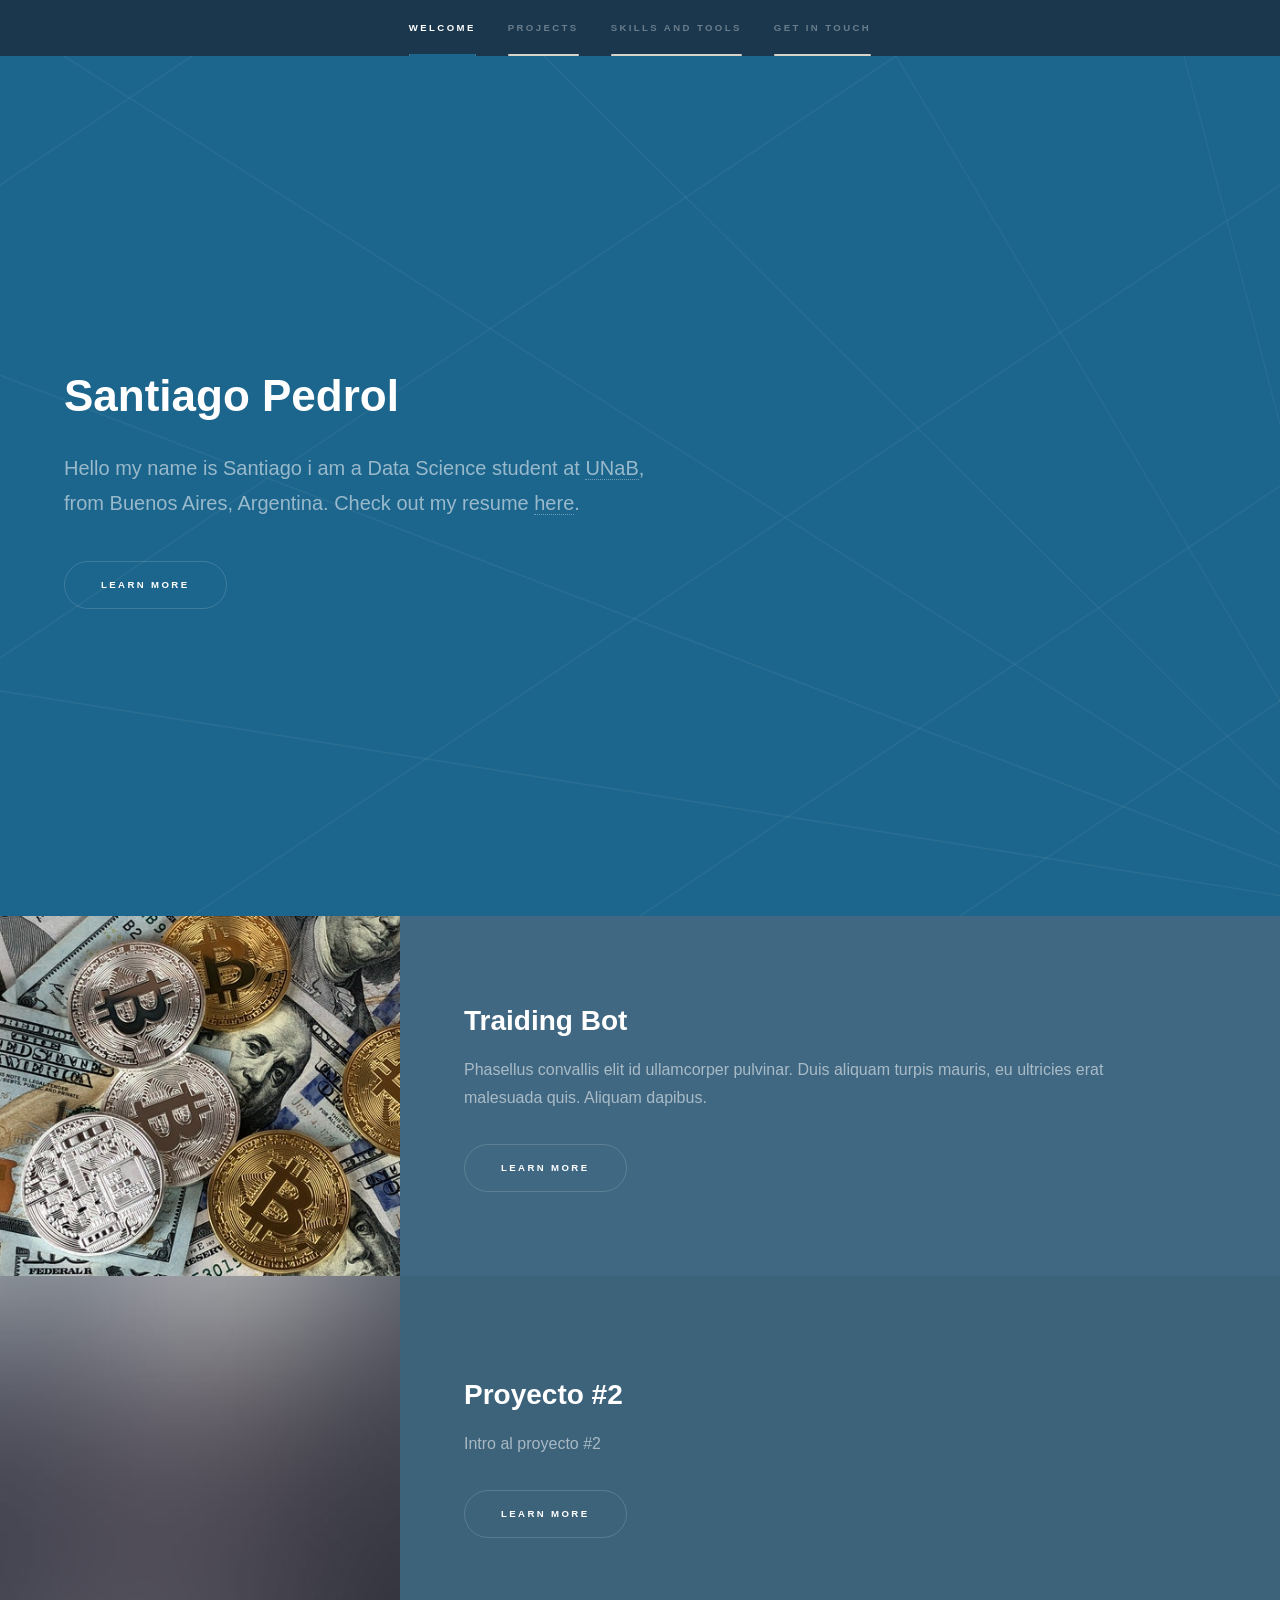
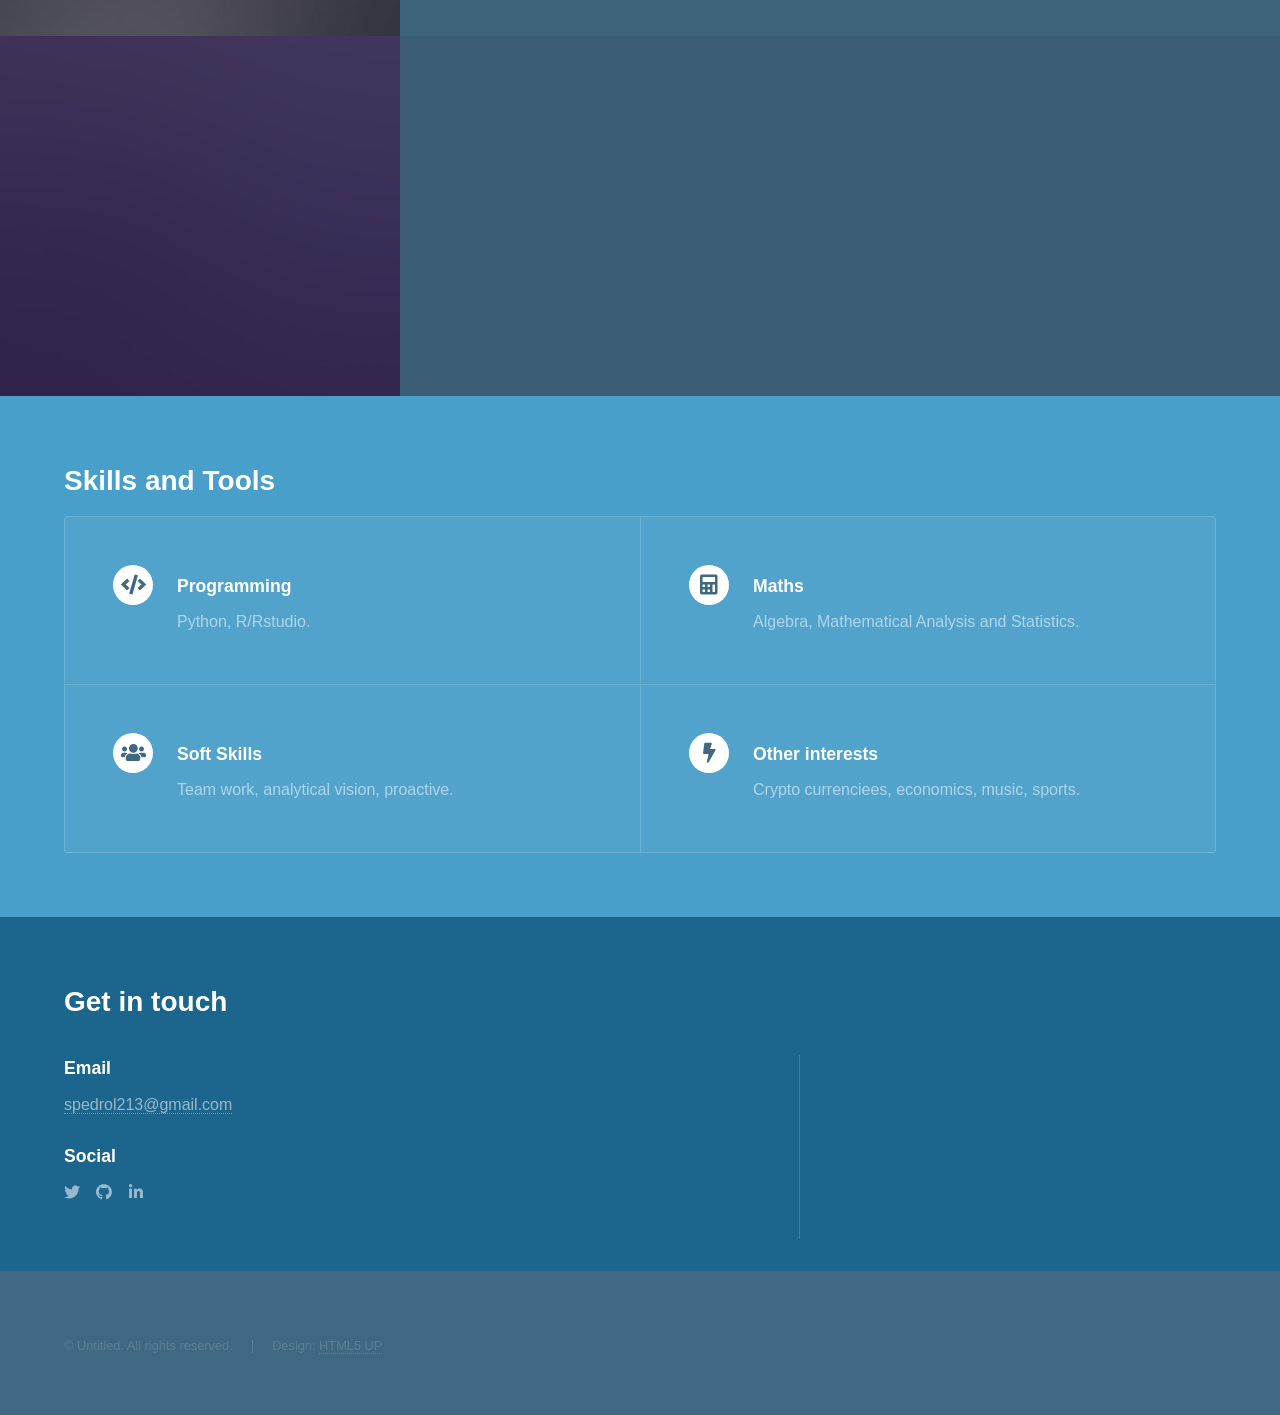
==== Pagina web SP/index.html @ 0ed6e747 "Add files via upload" ====
<!DOCTYPE HTML>
<!--
	Hyperspace by HTML5 UP
	html5up.net | @ajlkn
	Free for personal and commercial use under the CCA 3.0 license (html5up.net/license)
-->
<html>
	<head>
		<title>My Portfolio | Santiago Pedrol</title>
		<meta charset="utf-8" />
		<meta name="viewport" content="width=device-width, initial-scale=1, user-scalable=no" />
		<link rel="stylesheet" href="assets/css/main.css" />
		<noscript><link rel="stylesheet" href="assets/css/noscript.css" /></noscript>
	</head>
	<body class="is-preload">

		<!-- Sidebar -->
			<section id="sidebar">
				<div class="inner">
					<nav>
						<ul>
							<li><a href="#intro">Welcome</a></li>
							<li><a href="#one">Projects</a></li>
							<li><a href="#two">Skills and Tools </a></li>
							<li><a href="#three">Get in touch</a></li>
						</ul>
					</nav>
				</div>
			</section>

		<!-- Wrapper -->
			<div id="wrapper">

				<!-- Intro -->
					<section id="intro" class="wrapper style1 fullscreen fade-up">
						<div class="inner">
							<h1>Santiago Pedrol</h1>
							<p>Hello my name is Santiago i am a Data Science student at <a href="https://www.unab.edu.ar/lic-ciencia-datos.html" target="_blank">UNaB</a>,<br />
							from Buenos Aires, Argentina. Check out my resume <a href="https://drive.google.com/file/d/1tn8w7vNBi33EffhZ4bk1abUT2UnMUzFk/view?usp=sharing" target="_blank">here</a>.</p>
							<ul class="actions">
								<li><a href="#one" class="button scrolly">Learn more</a></li>
							</ul>
						</div>
					</section>

				<!-- One -->
					<section id="one" class="wrapper style2 spotlights">
						<section>
							<a href="#" class="image"><img src="images/pic010.jpg" alt="" data-position="center center" /></a>
							<div class="content">
								<div class="inner">
									<h2>Traiding Bot</h2>
									<p>Phasellus convallis elit id ullamcorper pulvinar. Duis aliquam turpis mauris, eu ultricies erat malesuada quis. Aliquam dapibus.</p>
									<ul class="actions">
										<li><a href="generic.html" class="button">Learn more</a></li>
									</ul>
								</div>
							</div>
						</section>
						<section>
							<a href="#" class="image"><img src="images/pic02.jpg" alt="" data-position="top center" /></a>
							<div class="content">
								<div class="inner">
									<h2>Proyecto #2</h2>
									<p>Intro al proyecto #2</p>
									<ul class="actions">
										<li><a href="generic.html" class="button">Learn more</a></li>
									</ul>
								</div>
							</div>
						</section>
						<section>
							<a href="#" class="image"><img src="images/pic03.jpg" alt="" data-position="25% 25%" /></a>
							<div class="content">
								<div class="inner">
									<h2>Proyecto #3</h2>
									<p>Intro al proyecto #3</p>
									<ul class="actions">
										<li><a href="generic.html" class="button">Learn more</a></li>
									</ul>
								</div>
							</div>
						</section>
					</section>

				<!-- Two -->
					<section id="two" class="wrapper style3 fade-up">
						<div class="inner">
							<h2>Skills and Tools</h2>
							<!--<p>Phasellus convallis elit id ullamcorper pulvinar. Duis aliquam turpis mauris, eu ultricies erat malesuada quis. Aliquam dapibus, lacus eget hendrerit bibendum, urna est aliquam sem, sit amet imperdiet est velit quis lorem.</p>-->
							<div class="features">
								<section>
									<span class="icon solid major fa-code"></span>
									<h3>Programming</h3>
									<p>Python, R/Rstudio.</p>
								</section>
								<section>
									<span class="icon solid major fa-calculator"></span>
									<h3>Maths</h3>
									<p>Algebra, Mathematical Analysis and Statistics.</p>
								</section>
								<section>
									<span class="icon solid major fa-users"></span>
									<h3>Soft Skills</h3>
									<p>Team work, analytical vision, proactive.</p>
								</section>
								<!--<section>
									<span class="icon solid major fa-desktop"></span>
									<h3>Veroeros quis lorem</h3>
									<p>Phasellus convallis elit id ullam corper amet et pulvinar. Duis aliquam turpis mauris, sed ultricies erat dapibus.</p>
								</section>
								<section>
									<span class="icon solid major fa-link"></span>
									<h3>Urna quis bibendum</h3>
									<p>Phasellus convallis elit id ullam corper amet et pulvinar. Duis aliquam turpis mauris, sed ultricies erat dapibus.</p>
								</section>-->
								<section>
									<span class="icon solid major fa-bolt"></span>
									<h3>Other interests</h3>
									<p>Crypto currenciees, economics, music, sports.</p>
								</section>
							</div>
							<!--<ul class="actions">
								<li><a href="generic.html" class="button">Learn more</a></li>
							</ul>-->
						</div>
					</section>

				<!-- Three -->
					<section id="three" class="wrapper style1 fade-up">
						<div class="inner">
							<h2>Get in touch</h2>
							<p></p>
							<div class="split style1">
								<!--<section>
									<form method="post" action="#">
										<div class="fields">
											<div class="field half">
												<label for="name">Name</label>
												<input type="text" name="name" id="name" />
											</div>
											<div class="field half">
												<label for="email">Email</label>
												<input type="text" name="email" id="email" />
											</div>
											<div class="field">
												<label for="message">Message</label>
												<textarea name="message" id="message" rows="5"></textarea>
											</div>
										</div>
										<ul class="actions">
											<li><a href="" class="button submit">Send Message</a></li>
										</ul>
									</form>
								</section>-->
								<section>
									<ul class="contact">
									    <li>
											<h3>Email</h3>
											<a href="mailto:spedrol213@gmail.com">spedrol213@gmail.com</a>
										</li>
										<li>
											<h3>Social</h3>
											<ul class="icons">
												<li><a href="https://twitter.com/PedrolSanti"target="_blank" class="icon brands fa-twitter"><span class="label">Twitter</span></a></li>
												<!--<li><a href="#" class="icon brands fa-discord"><span class="label">Facebook</span></a></li>-->
												<li><a href="https://github.com/SantiagoPedrol"target="_blank" class="icon brands fa-github"><span class="label">GitHub</span></a></li>
												<!--<li><a href="#" class="icon brands fa-instagram"><span class="label">Instagram</span></a></li>-->
												<li><a href="#" class="icon brands fa-linkedin-in"><span class="label">LinkedIn</span></a></li>
											</ul>
										</li>
									</ul>
								</section>
							</div>
						</div>
					</section>

			</div>

		<!-- Footer -->
			<footer id="footer" class="wrapper style1-alt">
				<div class="inner">
					<ul class="menu">
						<li>&copy; Untitled. All rights reserved.</li><li>Design: <a href="http://html5up.net">HTML5 UP</a></li>
					</ul>
				</div>
			</footer>

		<!-- Scripts -->
			<script src="assets/js/jquery.min.js"></script>
			<script src="assets/js/jquery.scrollex.min.js"></script>
			<script src="assets/js/jquery.scrolly.min.js"></script>
			<script src="assets/js/browser.min.js"></script>
			<script src="assets/js/breakpoints.min.js"></script>
			<script src="assets/js/util.js"></script>
			<script src="assets/js/main.js"></script>

	</body>
</html>
---- Pagina web SP/assets/css/main.css ----
@import url(fontawesome-all.min.css);

/*
	Hyperspace by HTML5 UP
	html5up.net | @ajlkn
	Free for personal and commercial use under the CCA 3.0 license (html5up.net/license)
*/

html, body, div, span, applet, object,
iframe, h1, h2, h3, h4, h5, h6, p, blockquote,
pre, a, abbr, acronym, address, big, cite,
code, del, dfn, em, img, ins, kbd, q, s, samp,
small, strike, strong, sub, sup, tt, var, b,
u, i, center, dl, dt, dd, ol, ul, li, fieldset,
form, label, legend, table, caption, tbody,
tfoot, thead, tr, th, td, article, aside,
canvas, details, embed, figure, figcaption,
footer, header, hgroup, menu, nav, output, ruby,
section, summary, time, mark, audio, video {
	margin: 0;
	padding: 0;
	border: 0;
	font-size: 100%;
	font: inherit;
	vertical-align: baseline;}

article, aside, details, figcaption, figure,
footer, header, hgroup, menu, nav, section {
	display: block;}

body {
	line-height: 1;
}

ol, ul {
	list-style: none;
}

blockquote, q {
	quotes: none;
}

	blockquote:before, blockquote:after, q:before, q:after {
		content: '';
		content: none;
	}

table {
	border-collapse: collapse;
	border-spacing: 0;
}

body {
	-webkit-text-size-adjust: none;
}

mark {
	background-color: transparent;
	color: inherit;
}

input::-moz-focus-inner {
	border: 0;
	padding: 0;
}

input, select, textarea {
	-moz-appearance: none;
	-webkit-appearance: none;
	-ms-appearance: none;
	appearance: none;
}

/* Basic */

	@-ms-viewport {
		width: device-width;
	}

	body {
		-ms-overflow-style: scrollbar;
	}

	@media screen and (max-width: 480px) {

		html, body {
			min-width: 320px;
		}

	}

	html {
		box-sizing: border-box;
	}

	*, *:before, *:after {
		box-sizing: inherit;
	}

	body {
		background:  #1C658C;
	}

		body.is-preload *, body.is-preload *:before, body.is-preload *:after {
			-moz-animation: none !important;
			-webkit-animation: none !important;
			-ms-animation: none !important;
			animation: none !important;
			-moz-transition: none !important;
			-webkit-transition: none !important;
			-ms-transition: none !important;
			transition: none !important;
		}

/* Type */

	body, input, select, textarea {
		color: rgba(255, 255, 255, 0.55);
		font-family: Arial, Helvetica, sans-serif;
		font-size: 16.5pt;
		font-weight: normal;
		line-height: 1.75;
	}

		@media screen and (max-width: 1680px) {

			body, input, select, textarea {
				font-size: 13pt;
			}

		}

		@media screen and (max-width: 1280px) {

			body, input, select, textarea {
				font-size: 12pt;
			}

		}

		@media screen and (max-width: 360px) {

			body, input, select, textarea {
				font-size: 11pt;
			}

		}

	a {
		-moz-transition: color 0.2s ease, border-bottom-color 0.2s ease;
		-webkit-transition: color 0.2s ease, border-bottom-color 0.2s ease;
		-ms-transition: color 0.2s ease, border-bottom-color 0.2s ease;
		transition: color 0.2s ease, border-bottom-color 0.2s ease;
		border-bottom: dotted 1px rgba(255, 255, 255, 0.35);
		color: inherit;
		text-decoration: none;
	}

		a:hover {
			border-bottom-color: transparent;
			color: #ffffff;
		}

	strong, b {
		color: #ffffff;
		font-weight: bold;
	}

	em, i {
		font-style: italic;
	}

	p {
		margin: 0 0 2em 0;
	}

	h1, h2, h3, h4, h5, h6 {
		color: #ffffff;
		font-weight: bold;
		line-height: 1.5;
		margin: 0 0 0.5em 0;
	}

		h1 a, h2 a, h3 a, h4 a, h5 a, h6 a {
			color: inherit;
			text-decoration: none;
		}

	h1 {
		font-size: 2.75em;
	}

		h1.major {
			margin: 0 0 1.3em 0;
			position: relative;
			padding-bottom: 0.35em;
		}

			h1.major:after {
				background-image: -moz-linear-gradient(to right, #5e42a6, #b74e91);
				background-image: -webkit-linear-gradient(to right, #5e42a6, #b74e91);
				background-image: -ms-linear-gradient(to right, #5e42a6, #b74e91);
				background-image: linear-gradient(to right, #5e42a6, #b74e91);
				-moz-transition: max-width 0.2s ease;
				-webkit-transition: max-width 0.2s ease;
				-ms-transition: max-width 0.2s ease;
				transition: max-width 0.2s ease;
				border-radius: 0.2em;
				bottom: 0;
				content: '';
				height: 0.05em;
				position: absolute;
				right: 0;
				width: 100%;
			}

	h2 {
		font-size: 1.75em;
	}

	h3 {
		font-size: 1.1em;
	}

	h4 {
		font-size: 1em;
	}

	h5 {
		font-size: 0.8em;
	}

	h6 {
		font-size: 0.6em;
	}

	@media screen and (max-width: 736px) {

		h1 {
			font-size: 2em;
		}

		h2 {
			font-size: 1.25em;
		}

		h3 {
			font-size: 1em;
		}

		h4 {
			font-size: 0.8em;
		}

		h5 {
			font-size: 0.6em;
		}

		h6 {
			font-size: 0.6em;
		}

	}

	sub {
		font-size: 0.8em;
		position: relative;
		top: 0.5em;
	}

	sup {
		font-size: 0.8em;
		position: relative;
		top: -0.5em;
	}

	blockquote {
		border-left: solid 4px rgba(255, 255, 255, 0.15);
		font-style: italic;
		margin: 0 0 2em 0;
		padding: 0.5em 0 0.5em 2em;
	}

	code {
		background: rgba(255, 255, 255, 0.05);
		border-radius: 0.25em;
		border: solid 1px rgba(255, 255, 255, 0.15);
		font-family: "Courier New", monospace;
		font-size: 0.9em;
		margin: 0 0.25em;
		padding: 0.25em 0.65em;
	}

	pre {
		-webkit-overflow-scrolling: touch;
		font-family: "Courier New", monospace;
		font-size: 0.9em;
		margin: 0 0 2em 0;
	}

		pre code {
			display: block;
			line-height: 1.75em;
			padding: 1em 1.5em;
			overflow-x: auto;
		}

	hr {
		border: 0;
		border-bottom: solid 1px rgba(255, 255, 255, 0.15);
		margin: 2em 0;
	}

		hr.major {
			margin: 3em 0;
		}

	.align-left {
		text-align: left;
	}

	.align-center {
		text-align: center;
	}

	.align-right {
		text-align: right;
	}

/* Row */

	.row {
		display: flex;
		flex-wrap: wrap;
		box-sizing: border-box;
		align-items: stretch;
	}

		.row > * {
			box-sizing: border-box;
		}

		.row.gtr-uniform > * > :last-child {
			margin-bottom: 0;
		}

		.row.aln-left {
			justify-content: flex-start;
		}

		.row.aln-center {
			justify-content: center;
		}

		.row.aln-right {
			justify-content: flex-end;
		}

		.row.aln-top {
			align-items: flex-start;
		}

		.row.aln-middle {
			align-items: center;
		}

		.row.aln-bottom {
			align-items: flex-end;
		}

		.row > .imp {
			order: -1;
		}

		.row > .col-1 {
			width: 8.33333%;
		}

		.row > .off-1 {
			margin-left: 8.33333%;
		}

		.row > .col-2 {
			width: 16.66667%;
		}

		.row > .off-2 {
			margin-left: 16.66667%;
		}

		.row > .col-3 {
			width: 25%;
		}

		.row > .off-3 {
			margin-left: 25%;
		}

		.row > .col-4 {
			width: 33.33333%;
		}

		.row > .off-4 {
			margin-left: 33.33333%;
		}

		.row > .col-5 {
			width: 41.66667%;
		}

		.row > .off-5 {
			margin-left: 41.66667%;
		}

		.row > .col-6 {
			width: 50%;
		}

		.row > .off-6 {
			margin-left: 50%;
		}

		.row > .col-7 {
			width: 58.33333%;
		}

		.row > .off-7 {
			margin-left: 58.33333%;
		}

		.row > .col-8 {
			width: 66.66667%;
		}

		.row > .off-8 {
			margin-left: 66.66667%;
		}

		.row > .col-9 {
			width: 75%;
		}

		.row > .off-9 {
			margin-left: 75%;
		}

		.row > .col-10 {
			width: 83.33333%;
		}

		.row > .off-10 {
			margin-left: 83.33333%;
		}

		.row > .col-11 {
			width: 91.66667%;
		}

		.row > .off-11 {
			margin-left: 91.66667%;
		}

		.row > .col-12 {
			width: 100%;
		}

		.row > .off-12 {
			margin-left: 100%;
		}

		.row.gtr-0 {
			margin-top: 0;
			margin-left: 0em;
		}

			.row.gtr-0 > * {
				padding: 0 0 0 0em;
			}

			.row.gtr-0.gtr-uniform {
				margin-top: 0em;
			}

				.row.gtr-0.gtr-uniform > * {
					padding-top: 0em;
				}

		.row.gtr-25 {
			margin-top: 0;
			margin-left: -0.375em;
		}

			.row.gtr-25 > * {
				padding: 0 0 0 0.375em;
			}

			.row.gtr-25.gtr-uniform {
				margin-top: -0.375em;
			}

				.row.gtr-25.gtr-uniform > * {
					padding-top: 0.375em;
				}

		.row.gtr-50 {
			margin-top: 0;
			margin-left: -0.75em;
		}

			.row.gtr-50 > * {
				padding: 0 0 0 0.75em;
			}

			.row.gtr-50.gtr-uniform {
				margin-top: -0.75em;
			}

				.row.gtr-50.gtr-uniform > * {
					padding-top: 0.75em;
				}

		.row {
			margin-top: 0;
			margin-left: -1.5em;
		}

			.row > * {
				padding: 0 0 0 1.5em;
			}

			.row.gtr-uniform {
				margin-top: -1.5em;
			}

				.row.gtr-uniform > * {
					padding-top: 1.5em;
				}

		.row.gtr-150 {
			margin-top: 0;
			margin-left: -2.25em;
		}

			.row.gtr-150 > * {
				padding: 0 0 0 2.25em;
			}

			.row.gtr-150.gtr-uniform {
				margin-top: -2.25em;
			}

				.row.gtr-150.gtr-uniform > * {
					padding-top: 2.25em;
				}

		.row.gtr-200 {
			margin-top: 0;
			margin-left: -3em;
		}

			.row.gtr-200 > * {
				padding: 0 0 0 3em;
			}

			.row.gtr-200.gtr-uniform {
				margin-top: -3em;
			}

				.row.gtr-200.gtr-uniform > * {
					padding-top: 3em;
				}

		@media screen and (max-width: 1680px) {

			.row {
				display: flex;
				flex-wrap: wrap;
				box-sizing: border-box;
				align-items: stretch;
			}

				.row > * {
					box-sizing: border-box;
				}

				.row.gtr-uniform > * > :last-child {
					margin-bottom: 0;
				}

				.row.aln-left {
					justify-content: flex-start;
				}

				.row.aln-center {
					justify-content: center;
				}

				.row.aln-right {
					justify-content: flex-end;
				}

				.row.aln-top {
					align-items: flex-start;
				}

				.row.aln-middle {
					align-items: center;
				}

				.row.aln-bottom {
					align-items: flex-end;
				}

				.row > .imp-xlarge {
					order: -1;
				}

				.row > .col-1-xlarge {
					width: 8.33333%;
				}

				.row > .off-1-xlarge {
					margin-left: 8.33333%;
				}

				.row > .col-2-xlarge {
					width: 16.66667%;
				}

				.row > .off-2-xlarge {
					margin-left: 16.66667%;
				}

				.row > .col-3-xlarge {
					width: 25%;
				}

				.row > .off-3-xlarge {
					margin-left: 25%;
				}

				.row > .col-4-xlarge {
					width: 33.33333%;
				}

				.row > .off-4-xlarge {
					margin-left: 33.33333%;
				}

				.row > .col-5-xlarge {
					width: 41.66667%;
				}

				.row > .off-5-xlarge {
					margin-left: 41.66667%;
				}

				.row > .col-6-xlarge {
					width: 50%;
				}

				.row > .off-6-xlarge {
					margin-left: 50%;
				}

				.row > .col-7-xlarge {
					width: 58.33333%;
				}

				.row > .off-7-xlarge {
					margin-left: 58.33333%;
				}

				.row > .col-8-xlarge {
					width: 66.66667%;
				}

				.row > .off-8-xlarge {
					margin-left: 66.66667%;
				}

				.row > .col-9-xlarge {
					width: 75%;
				}

				.row > .off-9-xlarge {
					margin-left: 75%;
				}

				.row > .col-10-xlarge {
					width: 83.33333%;
				}

				.row > .off-10-xlarge {
					margin-left: 83.33333%;
				}

				.row > .col-11-xlarge {
					width: 91.66667%;
				}

				.row > .off-11-xlarge {
					margin-left: 91.66667%;
				}

				.row > .col-12-xlarge {
					width: 100%;
				}

				.row > .off-12-xlarge {
					margin-left: 100%;
				}

				.row.gtr-0 {
					margin-top: 0;
					margin-left: 0em;
				}

					.row.gtr-0 > * {
						padding: 0 0 0 0em;
					}

					.row.gtr-0.gtr-uniform {
						margin-top: 0em;
					}

						.row.gtr-0.gtr-uniform > * {
							padding-top: 0em;
						}

				.row.gtr-25 {
					margin-top: 0;
					margin-left: -0.375em;
				}

					.row.gtr-25 > * {
						padding: 0 0 0 0.375em;
					}

					.row.gtr-25.gtr-uniform {
						margin-top: -0.375em;
					}

						.row.gtr-25.gtr-uniform > * {
							padding-top: 0.375em;
						}

				.row.gtr-50 {
					margin-top: 0;
					margin-left: -0.75em;
				}

					.row.gtr-50 > * {
						padding: 0 0 0 0.75em;
					}

					.row.gtr-50.gtr-uniform {
						margin-top: -0.75em;
					}

						.row.gtr-50.gtr-uniform > * {
							padding-top: 0.75em;
						}

				.row {
					margin-top: 0;
					margin-left: -1.5em;
				}

					.row > * {
						padding: 0 0 0 1.5em;
					}

					.row.gtr-uniform {
						margin-top: -1.5em;
					}

						.row.gtr-uniform > * {
							padding-top: 1.5em;
						}

				.row.gtr-150 {
					margin-top: 0;
					margin-left: -2.25em;
				}

					.row.gtr-150 > * {
						padding: 0 0 0 2.25em;
					}

					.row.gtr-150.gtr-uniform {
						margin-top: -2.25em;
					}

						.row.gtr-150.gtr-uniform > * {
							padding-top: 2.25em;
						}

				.row.gtr-200 {
					margin-top: 0;
					margin-left: -3em;
				}

					.row.gtr-200 > * {
						padding: 0 0 0 3em;
					}

					.row.gtr-200.gtr-uniform {
						margin-top: -3em;
					}

						.row.gtr-200.gtr-uniform > * {
							padding-top: 3em;
						}

		}

		@media screen and (max-width: 1280px) {

			.row {
				display: flex;
				flex-wrap: wrap;
				box-sizing: border-box;
				align-items: stretch;
			}

				.row > * {
					box-sizing: border-box;
				}

				.row.gtr-uniform > * > :last-child {
					margin-bottom: 0;
				}

				.row.aln-left {
					justify-content: flex-start;
				}

				.row.aln-center {
					justify-content: center;
				}

				.row.aln-right {
					justify-content: flex-end;
				}

				.row.aln-top {
					align-items: flex-start;
				}

				.row.aln-middle {
					align-items: center;
				}

				.row.aln-bottom {
					align-items: flex-end;
				}

				.row > .imp-large {
					order: -1;
				}

				.row > .col-1-large {
					width: 8.33333%;
				}

				.row > .off-1-large {
					margin-left: 8.33333%;
				}

				.row > .col-2-large {
					width: 16.66667%;
				}

				.row > .off-2-large {
					margin-left: 16.66667%;
				}

				.row > .col-3-large {
					width: 25%;
				}

				.row > .off-3-large {
					margin-left: 25%;
				}

				.row > .col-4-large {
					width: 33.33333%;
				}

				.row > .off-4-large {
					margin-left: 33.33333%;
				}

				.row > .col-5-large {
					width: 41.66667%;
				}

				.row > .off-5-large {
					margin-left: 41.66667%;
				}

				.row > .col-6-large {
					width: 50%;
				}

				.row > .off-6-large {
					margin-left: 50%;
				}

				.row > .col-7-large {
					width: 58.33333%;
				}

				.row > .off-7-large {
					margin-left: 58.33333%;
				}

				.row > .col-8-large {
					width: 66.66667%;
				}

				.row > .off-8-large {
					margin-left: 66.66667%;
				}

				.row > .col-9-large {
					width: 75%;
				}

				.row > .off-9-large {
					margin-left: 75%;
				}

				.row > .col-10-large {
					width: 83.33333%;
				}

				.row > .off-10-large {
					margin-left: 83.33333%;
				}

				.row > .col-11-large {
					width: 91.66667%;
				}

				.row > .off-11-large {
					margin-left: 91.66667%;
				}

				.row > .col-12-large {
					width: 100%;
				}

				.row > .off-12-large {
					margin-left: 100%;
				}

				.row.gtr-0 {
					margin-top: 0;
					margin-left: 0em;
				}

					.row.gtr-0 > * {
						padding: 0 0 0 0em;
					}

					.row.gtr-0.gtr-uniform {
						margin-top: 0em;
					}

						.row.gtr-0.gtr-uniform > * {
							padding-top: 0em;
						}

				.row.gtr-25 {
					margin-top: 0;
					margin-left: -0.375em;
				}

					.row.gtr-25 > * {
						padding: 0 0 0 0.375em;
					}

					.row.gtr-25.gtr-uniform {
						margin-top: -0.375em;
					}

						.row.gtr-25.gtr-uniform > * {
							padding-top: 0.375em;
						}

				.row.gtr-50 {
					margin-top: 0;
					margin-left: -0.75em;
				}

					.row.gtr-50 > * {
						padding: 0 0 0 0.75em;
					}

					.row.gtr-50.gtr-uniform {
						margin-top: -0.75em;
					}

						.row.gtr-50.gtr-uniform > * {
							padding-top: 0.75em;
						}

				.row {
					margin-top: 0;
					margin-left: -1.5em;
				}

					.row > * {
						padding: 0 0 0 1.5em;
					}

					.row.gtr-uniform {
						margin-top: -1.5em;
					}

						.row.gtr-uniform > * {
							padding-top: 1.5em;
						}

				.row.gtr-150 {
					margin-top: 0;
					margin-left: -2.25em;
				}

					.row.gtr-150 > * {
						padding: 0 0 0 2.25em;
					}

					.row.gtr-150.gtr-uniform {
						margin-top: -2.25em;
					}

						.row.gtr-150.gtr-uniform > * {
							padding-top: 2.25em;
						}

				.row.gtr-200 {
					margin-top: 0;
					margin-left: -3em;
				}

					.row.gtr-200 > * {
						padding: 0 0 0 3em;
					}

					.row.gtr-200.gtr-uniform {
						margin-top: -3em;
					}

						.row.gtr-200.gtr-uniform > * {
							padding-top: 3em;
						}

		}

		@media screen and (max-width: 980px) {

			.row {
				display: flex;
				flex-wrap: wrap;
				box-sizing: border-box;
				align-items: stretch;
			}

				.row > * {
					box-sizing: border-box;
				}

				.row.gtr-uniform > * > :last-child {
					margin-bottom: 0;
				}

				.row.aln-left {
					justify-content: flex-start;
				}

				.row.aln-center {
					justify-content: center;
				}

				.row.aln-right {
					justify-content: flex-end;
				}

				.row.aln-top {
					align-items: flex-start;
				}

				.row.aln-middle {
					align-items: center;
				}

				.row.aln-bottom {
					align-items: flex-end;
				}

				.row > .imp-medium {
					order: -1;
				}

				.row > .col-1-medium {
					width: 8.33333%;
				}

				.row > .off-1-medium {
					margin-left: 8.33333%;
				}

				.row > .col-2-medium {
					width: 16.66667%;
				}

				.row > .off-2-medium {
					margin-left: 16.66667%;
				}

				.row > .col-3-medium {
					width: 25%;
				}

				.row > .off-3-medium {
					margin-left: 25%;
				}

				.row > .col-4-medium {
					width: 33.33333%;
				}

				.row > .off-4-medium {
					margin-left: 33.33333%;
				}

				.row > .col-5-medium {
					width: 41.66667%;
				}

				.row > .off-5-medium {
					margin-left: 41.66667%;
				}

				.row > .col-6-medium {
					width: 50%;
				}

				.row > .off-6-medium {
					margin-left: 50%;
				}

				.row > .col-7-medium {
					width: 58.33333%;
				}

				.row > .off-7-medium {
					margin-left: 58.33333%;
				}

				.row > .col-8-medium {
					width: 66.66667%;
				}

				.row > .off-8-medium {
					margin-left: 66.66667%;
				}

				.row > .col-9-medium {
					width: 75%;
				}

				.row > .off-9-medium {
					margin-left: 75%;
				}

				.row > .col-10-medium {
					width: 83.33333%;
				}

				.row > .off-10-medium {
					margin-left: 83.33333%;
				}

				.row > .col-11-medium {
					width: 91.66667%;
				}

				.row > .off-11-medium {
					margin-left: 91.66667%;
				}

				.row > .col-12-medium {
					width: 100%;
				}

				.row > .off-12-medium {
					margin-left: 100%;
				}

				.row.gtr-0 {
					margin-top: 0;
					margin-left: 0em;
				}

					.row.gtr-0 > * {
						padding: 0 0 0 0em;
					}

					.row.gtr-0.gtr-uniform {
						margin-top: 0em;
					}

						.row.gtr-0.gtr-uniform > * {
							padding-top: 0em;
						}

				.row.gtr-25 {
					margin-top: 0;
					margin-left: -0.375em;
				}

					.row.gtr-25 > * {
						padding: 0 0 0 0.375em;
					}

					.row.gtr-25.gtr-uniform {
						margin-top: -0.375em;
					}

						.row.gtr-25.gtr-uniform > * {
							padding-top: 0.375em;
						}

				.row.gtr-50 {
					margin-top: 0;
					margin-left: -0.75em;
				}

					.row.gtr-50 > * {
						padding: 0 0 0 0.75em;
					}

					.row.gtr-50.gtr-uniform {
						margin-top: -0.75em;
					}

						.row.gtr-50.gtr-uniform > * {
							padding-top: 0.75em;
						}

				.row {
					margin-top: 0;
					margin-left: -1.5em;
				}

					.row > * {
						padding: 0 0 0 1.5em;
					}

					.row.gtr-uniform {
						margin-top: -1.5em;
					}

						.row.gtr-uniform > * {
							padding-top: 1.5em;
						}

				.row.gtr-150 {
					margin-top: 0;
					margin-left: -2.25em;
				}

					.row.gtr-150 > * {
						padding: 0 0 0 2.25em;
					}

					.row.gtr-150.gtr-uniform {
						margin-top: -2.25em;
					}

						.row.gtr-150.gtr-uniform > * {
							padding-top: 2.25em;
						}

				.row.gtr-200 {
					margin-top: 0;
					margin-left: -3em;
				}

					.row.gtr-200 > * {
						padding: 0 0 0 3em;
					}

					.row.gtr-200.gtr-uniform {
						margin-top: -3em;
					}

						.row.gtr-200.gtr-uniform > * {
							padding-top: 3em;
						}

		}

		@media screen and (max-width: 736px) {

			.row {
				display: flex;
				flex-wrap: wrap;
				box-sizing: border-box;
				align-items: stretch;
			}

				.row > * {
					box-sizing: border-box;
				}

				.row.gtr-uniform > * > :last-child {
					margin-bottom: 0;
				}

				.row.aln-left {
					justify-content: flex-start;
				}

				.row.aln-center {
					justify-content: center;
				}

				.row.aln-right {
					justify-content: flex-end;
				}

				.row.aln-top {
					align-items: flex-start;
				}

				.row.aln-middle {
					align-items: center;
				}

				.row.aln-bottom {
					align-items: flex-end;
				}

				.row > .imp-small {
					order: -1;
				}

				.row > .col-1-small {
					width: 8.33333%;
				}

				.row > .off-1-small {
					margin-left: 8.33333%;
				}

				.row > .col-2-small {
					width: 16.66667%;
				}

				.row > .off-2-small {
					margin-left: 16.66667%;
				}

				.row > .col-3-small {
					width: 25%;
				}

				.row > .off-3-small {
					margin-left: 25%;
				}

				.row > .col-4-small {
					width: 33.33333%;
				}

				.row > .off-4-small {
					margin-left: 33.33333%;
				}

				.row > .col-5-small {
					width: 41.66667%;
				}

				.row > .off-5-small {
					margin-left: 41.66667%;
				}

				.row > .col-6-small {
					width: 50%;
				}

				.row > .off-6-small {
					margin-left: 50%;
				}

				.row > .col-7-small {
					width: 58.33333%;
				}

				.row > .off-7-small {
					margin-left: 58.33333%;
				}

				.row > .col-8-small {
					width: 66.66667%;
				}

				.row > .off-8-small {
					margin-left: 66.66667%;
				}

				.row > .col-9-small {
					width: 75%;
				}

				.row > .off-9-small {
					margin-left: 75%;
				}

				.row > .col-10-small {
					width: 83.33333%;
				}

				.row > .off-10-small {
					margin-left: 83.33333%;
				}

				.row > .col-11-small {
					width: 91.66667%;
				}

				.row > .off-11-small {
					margin-left: 91.66667%;
				}

				.row > .col-12-small {
					width: 100%;
				}

				.row > .off-12-small {
					margin-left: 100%;
				}

				.row.gtr-0 {
					margin-top: 0;
					margin-left: 0em;
				}

					.row.gtr-0 > * {
						padding: 0 0 0 0em;
					}

					.row.gtr-0.gtr-uniform {
						margin-top: 0em;
					}

						.row.gtr-0.gtr-uniform > * {
							padding-top: 0em;
						}

				.row.gtr-25 {
					margin-top: 0;
					margin-left: -0.375em;
				}

					.row.gtr-25 > * {
						padding: 0 0 0 0.375em;
					}

					.row.gtr-25.gtr-uniform {
						margin-top: -0.375em;
					}

						.row.gtr-25.gtr-uniform > * {
							padding-top: 0.375em;
						}

				.row.gtr-50 {
					margin-top: 0;
					margin-left: -0.75em;
				}

					.row.gtr-50 > * {
						padding: 0 0 0 0.75em;
					}

					.row.gtr-50.gtr-uniform {
						margin-top: -0.75em;
					}

						.row.gtr-50.gtr-uniform > * {
							padding-top: 0.75em;
						}

				.row {
					margin-top: 0;
					margin-left: -1.5em;
				}

					.row > * {
						padding: 0 0 0 1.5em;
					}

					.row.gtr-uniform {
						margin-top: -1.5em;
					}

						.row.gtr-uniform > * {
							padding-top: 1.5em;
						}

				.row.gtr-150 {
					margin-top: 0;
					margin-left: -2.25em;
				}

					.row.gtr-150 > * {
						padding: 0 0 0 2.25em;
					}

					.row.gtr-150.gtr-uniform {
						margin-top: -2.25em;
					}

						.row.gtr-150.gtr-uniform > * {
							padding-top: 2.25em;
						}

				.row.gtr-200 {
					margin-top: 0;
					margin-left: -3em;
				}

					.row.gtr-200 > * {
						padding: 0 0 0 3em;
					}

					.row.gtr-200.gtr-uniform {
						margin-top: -3em;
					}

						.row.gtr-200.gtr-uniform > * {
							padding-top: 3em;
						}

		}

		@media screen and (max-width: 480px) {

			.row {
				display: flex;
				flex-wrap: wrap;
				box-sizing: border-box;
				align-items: stretch;
			}

				.row > * {
					box-sizing: border-box;
				}

				.row.gtr-uniform > * > :last-child {
					margin-bottom: 0;
				}

				.row.aln-left {
					justify-content: flex-start;
				}

				.row.aln-center {
					justify-content: center;
				}

				.row.aln-right {
					justify-content: flex-end;
				}

				.row.aln-top {
					align-items: flex-start;
				}

				.row.aln-middle {
					align-items: center;
				}

				.row.aln-bottom {
					align-items: flex-end;
				}

				.row > .imp-xsmall {
					order: -1;
				}

				.row > .col-1-xsmall {
					width: 8.33333%;
				}

				.row > .off-1-xsmall {
					margin-left: 8.33333%;
				}

				.row > .col-2-xsmall {
					width: 16.66667%;
				}

				.row > .off-2-xsmall {
					margin-left: 16.66667%;
				}

				.row > .col-3-xsmall {
					width: 25%;
				}

				.row > .off-3-xsmall {
					margin-left: 25%;
				}

				.row > .col-4-xsmall {
					width: 33.33333%;
				}

				.row > .off-4-xsmall {
					margin-left: 33.33333%;
				}

				.row > .col-5-xsmall {
					width: 41.66667%;
				}

				.row > .off-5-xsmall {
					margin-left: 41.66667%;
				}

				.row > .col-6-xsmall {
					width: 50%;
				}

				.row > .off-6-xsmall {
					margin-left: 50%;
				}

				.row > .col-7-xsmall {
					width: 58.33333%;
				}

				.row > .off-7-xsmall {
					margin-left: 58.33333%;
				}

				.row > .col-8-xsmall {
					width: 66.66667%;
				}

				.row > .off-8-xsmall {
					margin-left: 66.66667%;
				}

				.row > .col-9-xsmall {
					width: 75%;
				}

				.row > .off-9-xsmall {
					margin-left: 75%;
				}

				.row > .col-10-xsmall {
					width: 83.33333%;
				}

				.row > .off-10-xsmall {
					margin-left: 83.33333%;
				}

				.row > .col-11-xsmall {
					width: 91.66667%;
				}

				.row > .off-11-xsmall {
					margin-left: 91.66667%;
				}

				.row > .col-12-xsmall {
					width: 100%;
				}

				.row > .off-12-xsmall {
					margin-left: 100%;
				}

				.row.gtr-0 {
					margin-top: 0;
					margin-left: 0em;
				}

					.row.gtr-0 > * {
						padding: 0 0 0 0em;
					}

					.row.gtr-0.gtr-uniform {
						margin-top: 0em;
					}

						.row.gtr-0.gtr-uniform > * {
							padding-top: 0em;
						}

				.row.gtr-25 {
					margin-top: 0;
					margin-left: -0.375em;
				}

					.row.gtr-25 > * {
						padding: 0 0 0 0.375em;
					}

					.row.gtr-25.gtr-uniform {
						margin-top: -0.375em;
					}

						.row.gtr-25.gtr-uniform > * {
							padding-top: 0.375em;
						}

				.row.gtr-50 {
					margin-top: 0;
					margin-left: -0.75em;
				}

					.row.gtr-50 > * {
						padding: 0 0 0 0.75em;
					}

					.row.gtr-50.gtr-uniform {
						margin-top: -0.75em;
					}

						.row.gtr-50.gtr-uniform > * {
							padding-top: 0.75em;
						}

				.row {
					margin-top: 0;
					margin-left: -1.5em;
				}

					.row > * {
						padding: 0 0 0 1.5em;
					}

					.row.gtr-uniform {
						margin-top: -1.5em;
					}

						.row.gtr-uniform > * {
							padding-top: 1.5em;
						}

				.row.gtr-150 {
					margin-top: 0;
					margin-left: -2.25em;
				}

					.row.gtr-150 > * {
						padding: 0 0 0 2.25em;
					}

					.row.gtr-150.gtr-uniform {
						margin-top: -2.25em;
					}

						.row.gtr-150.gtr-uniform > * {
							padding-top: 2.25em;
						}

				.row.gtr-200 {
					margin-top: 0;
					margin-left: -3em;
				}

					.row.gtr-200 > * {
						padding: 0 0 0 3em;
					}

					.row.gtr-200.gtr-uniform {
						margin-top: -3em;
					}

						.row.gtr-200.gtr-uniform > * {
							padding-top: 3em;
						}

		}

/* Box */

	.box {
		border-radius: 0.25em;
		border: solid 1px rgba(255, 255, 255, 0.15);
		margin-bottom: 2em;
		padding: 1.5em;
	}

		.box > :last-child,
		.box > :last-child > :last-child,
		.box > :last-child > :last-child > :last-child {
			margin-bottom: 0;
		}

		.box.alt {
			border: 0;
			border-radius: 0;
			padding: 0;
		}

/* Button */

	input[type="submit"],
	input[type="reset"],
	input[type="button"],
	button,
	.button {
		-moz-appearance: none;
		-webkit-appearance: none;
		-ms-appearance: none;
		appearance: none;
		-moz-transition: border-color 0.2s ease;
		-webkit-transition: border-color 0.2s ease;
		-ms-transition: border-color 0.2s ease;
		transition: border-color 0.2s ease;
		background-color: transparent;
		border: solid 1px !important;
		border-color: rgba(255, 255, 255, 0.15) !important;
		border-radius: 3em;
		color: #ffffff !important;
		cursor: pointer;
		display: inline-block;
		font-size: 0.6em;
		font-weight: bold;
		height: calc(4.75em + 2px);
		letter-spacing: 0.25em;
		line-height: 4.75em;
		outline: 0;
		padding: 0 3.75em;
		position: relative;
		text-align: center;
		text-decoration: none;
		text-transform: uppercase;
		white-space: nowrap;
	}

		input[type="submit"]:after,
		input[type="reset"]:after,
		input[type="button"]:after,
		button:after,
		.button:after {
			-moz-transform: scale(0.25);
			-webkit-transform: scale(0.25);
			-ms-transform: scale(0.25);
			transform: scale(0.25);
			pointer-events: none;
			-moz-transition: opacity 0.2s ease, -moz-transform 0.2s ease;
			-webkit-transition: opacity 0.2s ease, -webkit-transform 0.2s ease;
			-ms-transition: opacity 0.2s ease, -ms-transform 0.2s ease;
			transition: opacity 0.2s ease, transform 0.2s ease;
			background: #ffffff;
			border-radius: 3em;
			content: '';
			height: 100%;
			left: 0;
			opacity: 0;
			position: absolute;
			top: 0;
			width: 100%;
		}

		input[type="submit"].icon:before,
		input[type="reset"].icon:before,
		input[type="button"].icon:before,
		button.icon:before,
		.button.icon:before {
			margin-right: 0.75em;
		}

		input[type="submit"].fit,
		input[type="reset"].fit,
		input[type="button"].fit,
		button.fit,
		.button.fit {
			width: 100%;
		}

		input[type="submit"].small,
		input[type="reset"].small,
		input[type="button"].small,
		button.small,
		.button.small {
			font-size: 0.4em;
		}

		input[type="submit"].large,
		input[type="reset"].large,
		input[type="button"].large,
		button.large,
		.button.large {
			font-size: 0.8em;
		}

		input[type="submit"].primary,
		input[type="reset"].primary,
		input[type="button"].primary,
		button.primary,
		.button.primary {
			background-color: #ffffff;
			color: #312450 !important;
		}

			input[type="submit"].primary:after,
			input[type="reset"].primary:after,
			input[type="button"].primary:after,
			button.primary:after,
			.button.primary:after {
				display: none;
			}

		input[type="submit"].disabled, input[type="submit"]:disabled,
		input[type="reset"].disabled,
		input[type="reset"]:disabled,
		input[type="button"].disabled,
		input[type="button"]:disabled,
		button.disabled,
		button:disabled,
		.button.disabled,
		.button:disabled {
			cursor: default;
			opacity: 0.5;
			pointer-events: none;
		}

		input[type="submit"]:hover,
		input[type="reset"]:hover,
		input[type="button"]:hover,
		button:hover,
		.button:hover {
			border-color: rgba(255, 255, 255, 0.55) !important;
		}

			input[type="submit"]:hover:after,
			input[type="reset"]:hover:after,
			input[type="button"]:hover:after,
			button:hover:after,
			.button:hover:after {
				opacity: 0.05;
				-moz-transform: scale(1);
				-webkit-transform: scale(1);
				-ms-transform: scale(1);
				transform: scale(1);
			}

			input[type="submit"]:hover:active,
			input[type="reset"]:hover:active,
			input[type="button"]:hover:active,
			button:hover:active,
			.button:hover:active {
				border-color: #ffffff !important;
			}

				input[type="submit"]:hover:active:after,
				input[type="reset"]:hover:active:after,
				input[type="button"]:hover:active:after,
				button:hover:active:after,
				.button:hover:active:after {
					opacity: 0.1;
				}

/* Features */

	.features {
		display: -moz-flex;
		display: -webkit-flex;
		display: -ms-flex;
		display: flex;
		-moz-flex-wrap: wrap;
		-webkit-flex-wrap: wrap;
		-ms-flex-wrap: wrap;
		flex-wrap: wrap;
		border-radius: 0.25em;
		border: solid 1px rgba(255, 255, 255, 0.15);
		background: rgba(255, 255, 255, 0.05);
		margin: 0 0 2em 0;
	}

		.features section {
			padding: 3.5em 3em 1em 7em ;
			width: 50%;
			border-top: solid 1px rgba(255, 255, 255, 0.15);
			position: relative;
		}

			.features section:nth-child(-n + 2) {
				border-top-width: 0;
			}

			.features section:nth-child(2n) {
				border-left: solid 1px rgba(255, 255, 255, 0.15);
			}

			.features section .icon {
				-moz-transition: opacity 0.5s ease, -moz-transform 0.5s ease;
				-webkit-transition: opacity 0.5s ease, -webkit-transform 0.5s ease;
				-ms-transition: opacity 0.5s ease, -ms-transform 0.5s ease;
				transition: opacity 0.5s ease, transform 0.5s ease;
				-moz-transition-delay: 1s;
				-webkit-transition-delay: 1s;
				-ms-transition-delay: 1s;
				transition-delay: 1s;
				-moz-transform: scale(1);
				-webkit-transform: scale(1);
				-ms-transform: scale(1);
				transform: scale(1);
				position: absolute;
				left: 3em;
				top: 3em;
				opacity: 1;
			}

			.features section:nth-child(1) .icon {
				-moz-transition-delay: 0.15s;
				-webkit-transition-delay: 0.15s;
				-ms-transition-delay: 0.15s;
				transition-delay: 0.15s;
			}

			.features section:nth-child(2) .icon {
				-moz-transition-delay: 0.3s;
				-webkit-transition-delay: 0.3s;
				-ms-transition-delay: 0.3s;
				transition-delay: 0.3s;
			}

			.features section:nth-child(3) .icon {
				-moz-transition-delay: 0.45s;
				-webkit-transition-delay: 0.45s;
				-ms-transition-delay: 0.45s;
				transition-delay: 0.45s;
			}

			.features section:nth-child(4) .icon {
				-moz-transition-delay: 0.6s;
				-webkit-transition-delay: 0.6s;
				-ms-transition-delay: 0.6s;
				transition-delay: 0.6s;
			}

			.features section:nth-child(5) .icon {
				-moz-transition-delay: 0.75s;
				-webkit-transition-delay: 0.75s;
				-ms-transition-delay: 0.75s;
				transition-delay: 0.75s;
			}

			.features section:nth-child(6) .icon {
				-moz-transition-delay: 0.9s;
				-webkit-transition-delay: 0.9s;
				-ms-transition-delay: 0.9s;
				transition-delay: 0.9s;
			}

			.features section:nth-child(7) .icon {
				-moz-transition-delay: 1.05s;
				-webkit-transition-delay: 1.05s;
				-ms-transition-delay: 1.05s;
				transition-delay: 1.05s;
			}

			.features section:nth-child(8) .icon {
				-moz-transition-delay: 1.2s;
				-webkit-transition-delay: 1.2s;
				-ms-transition-delay: 1.2s;
				transition-delay: 1.2s;
			}

			.features section:nth-child(9) .icon {
				-moz-transition-delay: 1.35s;
				-webkit-transition-delay: 1.35s;
				-ms-transition-delay: 1.35s;
				transition-delay: 1.35s;
			}

			.features section:nth-child(10) .icon {
				-moz-transition-delay: 1.5s;
				-webkit-transition-delay: 1.5s;
				-ms-transition-delay: 1.5s;
				transition-delay: 1.5s;
			}

			.features section:nth-child(11) .icon {
				-moz-transition-delay: 1.65s;
				-webkit-transition-delay: 1.65s;
				-ms-transition-delay: 1.65s;
				transition-delay: 1.65s;
			}

			.features section:nth-child(12) .icon {
				-moz-transition-delay: 1.8s;
				-webkit-transition-delay: 1.8s;
				-ms-transition-delay: 1.8s;
				transition-delay: 1.8s;
			}

			.features section:nth-child(13) .icon {
				-moz-transition-delay: 1.95s;
				-webkit-transition-delay: 1.95s;
				-ms-transition-delay: 1.95s;
				transition-delay: 1.95s;
			}

			.features section:nth-child(14) .icon {
				-moz-transition-delay: 2.1s;
				-webkit-transition-delay: 2.1s;
				-ms-transition-delay: 2.1s;
				transition-delay: 2.1s;
			}

			.features section:nth-child(15) .icon {
				-moz-transition-delay: 2.25s;
				-webkit-transition-delay: 2.25s;
				-ms-transition-delay: 2.25s;
				transition-delay: 2.25s;
			}

			.features section:nth-child(16) .icon {
				-moz-transition-delay: 2.4s;
				-webkit-transition-delay: 2.4s;
				-ms-transition-delay: 2.4s;
				transition-delay: 2.4s;
			}

			.features section:nth-child(17) .icon {
				-moz-transition-delay: 2.55s;
				-webkit-transition-delay: 2.55s;
				-ms-transition-delay: 2.55s;
				transition-delay: 2.55s;
			}

			.features section:nth-child(18) .icon {
				-moz-transition-delay: 2.7s;
				-webkit-transition-delay: 2.7s;
				-ms-transition-delay: 2.7s;
				transition-delay: 2.7s;
			}

			.features section:nth-child(19) .icon {
				-moz-transition-delay: 2.85s;
				-webkit-transition-delay: 2.85s;
				-ms-transition-delay: 2.85s;
				transition-delay: 2.85s;
			}

			.features section:nth-child(20) .icon {
				-moz-transition-delay: 3s;
				-webkit-transition-delay: 3s;
				-ms-transition-delay: 3s;
				transition-delay: 3s;
			}

		.features.inactive section .icon {
			-moz-transform: scale(0.5);
			-webkit-transform: scale(0.5);
			-ms-transform: scale(0.5);
			transform: scale(0.5);
			opacity: 0;
		}

		@media screen and (max-width: 980px) {

			.features {
				display: block;
			}

				.features section {
					border-top-width: 1px !important;
					border-left-width: 0 !important;
					width: 100%;
				}

					.features section:first-child {
						border-top-width: 0 !important;
					}

		}

		@media screen and (max-width: 736px) {

			.features section {
				padding: 2.5em 1.5em 0.1em 5.5em ;
			}

				.features section .icon {
					left: 1.5em;
					top: 2em;
				}

		}

		@media screen and (max-width: 480px) {

			.features section {
				padding: 2em 1.5em 0.1em 1.5em ;
			}

				.features section .icon {
					left: 0;
					position: relative;
					top: 0;
				}

		}

/* Form */

	form {
		margin: 0 0 2em 0;
	}

		form > :last-child {
			margin-bottom: 0;
		}

		form > .fields {
			display: -moz-flex;
			display: -webkit-flex;
			display: -ms-flex;
			display: flex;
			-moz-flex-wrap: wrap;
			-webkit-flex-wrap: wrap;
			-ms-flex-wrap: wrap;
			flex-wrap: wrap;
			width: calc(100% + 3em);
			margin: -1.5em 0 2em -1.5em;
		}

			form > .fields > .field {
				-moz-flex-grow: 0;
				-webkit-flex-grow: 0;
				-ms-flex-grow: 0;
				flex-grow: 0;
				-moz-flex-shrink: 0;
				-webkit-flex-shrink: 0;
				-ms-flex-shrink: 0;
				flex-shrink: 0;
				padding: 1.5em 0 0 1.5em;
				width: calc(100% - 1.5em);
			}

				form > .fields > .field.half {
					width: calc(50% - 0.75em);
				}

				form > .fields > .field.third {
					width: calc(100%/3 - 0.5em);
				}

				form > .fields > .field.quarter {
					width: calc(25% - 0.375em);
				}

		@media screen and (max-width: 480px) {

			form > .fields {
				width: calc(100% + 3em);
				margin: -1.5em 0 2em -1.5em;
			}

				form > .fields > .field {
					padding: 1.5em 0 0 1.5em;
					width: calc(100% - 1.5em);
				}

					form > .fields > .field.half {
						width: calc(100% - 1.5em);
					}

					form > .fields > .field.third {
						width: calc(100% - 1.5em);
					}

					form > .fields > .field.quarter {
						width: calc(100% - 1.5em);
					}

		}

	label {
		color: #ffffff;
		font-weight: bold;
		line-height: 1.5;
		margin: 0 0 0.7em 0;
		display: block;
		font-size: 1.1em;
	}

	input[type="text"],
	input[type="password"],
	input[type="email"],
	input[type="tel"],
	select,
	textarea {
		-moz-appearance: none;
		-webkit-appearance: none;
		-ms-appearance: none;
		appearance: none;
		background: rgba(255, 255, 255, 0.05);
		border-radius: 0.25em;
		border: none;
		border: solid 1px rgba(255, 255, 255, 0.15);
		color: inherit;
		display: block;
		outline: 0;
		padding: 0 1em;
		text-decoration: none;
		width: 100%;
	}

		input[type="text"]:invalid,
		input[type="password"]:invalid,
		input[type="email"]:invalid,
		input[type="tel"]:invalid,
		select:invalid,
		textarea:invalid {
			box-shadow: none;
		}

		input[type="text"]:focus,
		input[type="password"]:focus,
		input[type="email"]:focus,
		input[type="tel"]:focus,
		select:focus,
		textarea:focus {
			border-color: #ffffff;
			box-shadow: 0 0 0 1px #ffffff;
		}

	select {
		background-image: url("data:image/svg+xml;charset=utf8,%3Csvg xmlns='http://www.w3.org/2000/svg' width='40' height='40' preserveAspectRatio='none' viewBox='0 0 40 40'%3E%3Cpath d='M9.4,12.3l10.4,10.4l10.4-10.4c0.2-0.2,0.5-0.4,0.9-0.4c0.3,0,0.6,0.1,0.9,0.4l3.3,3.3c0.2,0.2,0.4,0.5,0.4,0.9 c0,0.4-0.1,0.6-0.4,0.9L20.7,31.9c-0.2,0.2-0.5,0.4-0.9,0.4c-0.3,0-0.6-0.1-0.9-0.4L4.3,17.3c-0.2-0.2-0.4-0.5-0.4-0.9 c0-0.4,0.1-0.6,0.4-0.9l3.3-3.3c0.2-0.2,0.5-0.4,0.9-0.4S9.1,12.1,9.4,12.3z' fill='rgba(255, 255, 255, 0.15)' /%3E%3C/svg%3E");
		background-size: 1.25rem;
		background-repeat: no-repeat;
		background-position: calc(100% - 1rem) center;
		height: 2.75em;
		padding-right: 2.75em;
		text-overflow: ellipsis;
	}

		select option {
			color: #ffffff;
			background: #312450;
		}

		select:focus::-ms-value {
			background-color: transparent;
		}

		select::-ms-expand {
			display: none;
		}

	input[type="text"],
	input[type="password"],
	input[type="email"],
	select {
		height: 2.75em;
	}

	textarea {
		padding: 0.75em 1em;
	}

		body.is-ie textarea {
			min-height: 10em;
		}

	input[type="checkbox"],
	input[type="radio"] {
		-moz-appearance: none;
		-webkit-appearance: none;
		-ms-appearance: none;
		appearance: none;
		display: block;
		float: left;
		margin-right: -2em;
		opacity: 0;
		width: 1em;
		z-index: -1;
	}

		input[type="checkbox"] + label,
		input[type="radio"] + label {
			text-decoration: none;
			color: rgba(255, 255, 255, 0.55);
			cursor: pointer;
			display: inline-block;
			font-size: 1em;
			font-weight: normal;
			padding-left: 2.4em;
			padding-right: 0.75em;
			position: relative;
		}

			input[type="checkbox"] + label:before,
			input[type="radio"] + label:before {
				-moz-osx-font-smoothing: grayscale;
				-webkit-font-smoothing: antialiased;
				display: inline-block;
				font-style: normal;
				font-variant: normal;
				text-rendering: auto;
				line-height: 1;
				text-transform: none !important;
				font-family: 'Font Awesome 5 Free';
				font-weight: 900;
			}

			input[type="checkbox"] + label:before,
			input[type="radio"] + label:before {
				background: rgba(255, 255, 255, 0.05);
				border-radius: 0.25em;
				border: solid 1px rgba(255, 255, 255, 0.15);
				content: '';
				display: inline-block;
				font-size: 0.8em;
				height: 2.0625em;
				left: 0;
				line-height: 2.0625em;
				position: absolute;
				text-align: center;
				top: 0;
				width: 2.0625em;
			}

		input[type="checkbox"]:checked + label:before,
		input[type="radio"]:checked + label:before {
			background: #ffffff;
			border-color: #ffffff;
			color: #b74e91;
			content: '\f00c';
		}

		input[type="checkbox"]:focus + label:before,
		input[type="radio"]:focus + label:before {
			border-color: #ffffff;
			box-shadow: 0 0 0 1px #ffffff;
		}

	input[type="checkbox"] + label:before {
		border-radius: 0.25em;
	}

	input[type="radio"] + label:before {
		border-radius: 100%;
	}

	::-webkit-input-placeholder {
		color: rgba(255, 255, 255, 0.35) !important;
		opacity: 1.0;
	}

	:-moz-placeholder {
		color: rgba(255, 255, 255, 0.35) !important;
		opacity: 1.0;
	}

	::-moz-placeholder {
		color: rgba(255, 255, 255, 0.35) !important;
		opacity: 1.0;
	}

	:-ms-input-placeholder {
		color: rgba(255, 255, 255, 0.35) !important;
		opacity: 1.0;
	}

/* Icon */

	.icon {
		text-decoration: none;
		border-bottom: none;
		position: relative;
	}

		.icon:before {
			-moz-osx-font-smoothing: grayscale;
			-webkit-font-smoothing: antialiased;
			display: inline-block;
			font-style: normal;
			font-variant: normal;
			text-rendering: auto;
			line-height: 1;
			text-transform: none !important;
			font-family: 'Font Awesome 5 Free';
			font-weight: 400;
		}

		.icon > .label {
			display: none;
		}

		.icon:before {
			line-height: inherit;
		}

		.icon.solid:before {
			font-weight: 900;
		}

		.icon.brands:before {
			font-family: 'Font Awesome 5 Brands';
		}

		.icon.major {
			width: 2.5em;
			height: 2.5em;
			display: block;
			background: #ffffff;
			border-radius: 100%;
			color: #312450;
			text-align: center;
			line-height: 2.5em;
			margin: 0 0 1.3em 0;
		}

			.icon.major:before {
				font-size: 1.25em;
			}

				.wrapper.style1 .icon.major:before {
					color: #406882;
				}

				.wrapper.style1-alt .icon.major:before {
					color: #406882;
				}

				.wrapper.style2 .icon.major:before {
					color: #406882;
				}

				.wrapper.style2-alt .icon.major:before {
					color: #406882;
				}

				.wrapper.style3 .icon.major:before {
					color: #406882;
				}

				.wrapper.style3-alt .icon.major:before {
					color: #406882;
				}

/* Image */

	.image {
		border-radius: 0.25em;
		border: 0;
		display: inline-block;
		position: relative;
	}

		.image img {
			border-radius: 0.25em;
			display: block;
		}

		.image.left, .image.right {
			max-width: 40%;
		}

			.image.left img, .image.right img {
				width: 100%;
			}

		.image.left {
			float: left;
			margin: 0 1.5em 1em 0;
			top: 0.25em;
		}

		.image.right {
			float: right;
			margin: 0 0 1em 1.5em;
			top: 0.25em;
		}

		.image.fit {
			display: block;
			margin: 0 0 2em 0;
			width: 100%;
		}

			.image.fit img {
				width: 100%;
			}

		.image.main {
			display: block;
			margin: 0 0 3em 0;
			width: 100%;
		}

			.image.main img {
				width: 100%;
			}

/* List */

	ol {
		list-style: decimal;
		margin: 0 0 2em 0;
		padding-left: 1.25em;
	}

		ol li {
			padding-left: 0.25em;
		}

	ul {
		list-style: disc;
		margin: 0 0 2em 0;
		padding-left: 1em;
	}

		ul li {
			padding-left: 0.5em;
		}

		ul.alt {
			list-style: none;
			padding-left: 0;
		}

			ul.alt li {
				border-top: solid 1px rgba(255, 255, 255, 0.15);
				padding: 0.5em 0;
			}

				ul.alt li:first-child {
					border-top: 0;
					padding-top: 0;
				}

	dl {
		margin: 0 0 2em 0;
	}

		dl dt {
			display: block;
			font-weight: bold;
			margin: 0 0 1em 0;
		}

		dl dd {
			margin-left: 2em;
		}

/* Actions */

	ul.actions {
		display: -moz-flex;
		display: -webkit-flex;
		display: -ms-flex;
		display: flex;
		cursor: default;
		list-style: none;
		margin-left: -1em;
		padding-left: 0;
	}

		ul.actions li {
			padding: 0 0 0 1em;
			vertical-align: middle;
		}

		ul.actions.special {
			-moz-justify-content: center;
			-webkit-justify-content: center;
			-ms-justify-content: center;
			justify-content: center;
			width: 100%;
			margin-left: 0;
		}

			ul.actions.special li:first-child {
				padding-left: 0;
			}

		ul.actions.stacked {
			-moz-flex-direction: column;
			-webkit-flex-direction: column;
			-ms-flex-direction: column;
			flex-direction: column;
			margin-left: 0;
		}

			ul.actions.stacked li {
				padding: 1.3em 0 0 0;
			}

				ul.actions.stacked li:first-child {
					padding-top: 0;
				}

		ul.actions.fit {
			width: calc(100% + 1em);
		}

			ul.actions.fit li {
				-moz-flex-grow: 1;
				-webkit-flex-grow: 1;
				-ms-flex-grow: 1;
				flex-grow: 1;
				-moz-flex-shrink: 1;
				-webkit-flex-shrink: 1;
				-ms-flex-shrink: 1;
				flex-shrink: 1;
				width: 100%;
			}

				ul.actions.fit li > * {
					width: 100%;
				}

			ul.actions.fit.stacked {
				width: 100%;
			}

		@media screen and (max-width: 480px) {

			ul.actions:not(.fixed) {
				-moz-flex-direction: column;
				-webkit-flex-direction: column;
				-ms-flex-direction: column;
				flex-direction: column;
				margin-left: 0;
				width: 100% !important;
			}

				ul.actions:not(.fixed) li {
					-moz-flex-grow: 1;
					-webkit-flex-grow: 1;
					-ms-flex-grow: 1;
					flex-grow: 1;
					-moz-flex-shrink: 1;
					-webkit-flex-shrink: 1;
					-ms-flex-shrink: 1;
					flex-shrink: 1;
					padding: 1em 0 0 0;
					text-align: center;
					width: 100%;
				}

					ul.actions:not(.fixed) li > * {
						width: 100%;
					}

					ul.actions:not(.fixed) li:first-child {
						padding-top: 0;
					}

					ul.actions:not(.fixed) li input[type="submit"],
					ul.actions:not(.fixed) li input[type="reset"],
					ul.actions:not(.fixed) li input[type="button"],
					ul.actions:not(.fixed) li button,
					ul.actions:not(.fixed) li .button {
						width: 100%;
					}

						ul.actions:not(.fixed) li input[type="submit"].icon:before,
						ul.actions:not(.fixed) li input[type="reset"].icon:before,
						ul.actions:not(.fixed) li input[type="button"].icon:before,
						ul.actions:not(.fixed) li button.icon:before,
						ul.actions:not(.fixed) li .button.icon:before {
							margin-left: -0.5rem;
						}

		}

/* Contact */

	ul.contact {
		list-style: none;
		padding: 0;
	}

		ul.contact > li {
			padding: 0;
			margin: 1.5em 0 0 0;
		}

			ul.contact > li:first-child {
				margin-top: 0;
			}

/* Icons */

	ul.icons {
		cursor: default;
		list-style: none;
		padding-left: 0;
	}

		ul.icons li {
			display: inline-block;
			padding: 0 0.75em 0 0;
		}

			ul.icons li:last-child {
				padding-right: 0;
			}

			ul.icons li > a, ul.icons li > span {
				border: 0;
			}

				ul.icons li > a .label, ul.icons li > span .label {
					display: none;
				}

/* Menu */

	ul.menu {
		list-style: none;
		padding: 0;
	}

		ul.menu > li {
			border-left: solid 1px rgba(255, 255, 255, 0.15);
			display: inline-block;
			line-height: 1;
			margin-left: 1.5em;
			padding: 0 0 0 1.5em;
		}

			ul.menu > li:first-child {
				border-left: 0;
				margin: 0;
				padding-left: 0;
			}

		@media screen and (max-width: 480px) {

			ul.menu > li {
				border-left: 0;
				display: block;
				line-height: inherit;
				margin: 0.5em 0 0 0;
				padding-left: 0;
			}

		}

/* Section/Article */

	section.special, article.special {
		text-align: center;
	}

	header p {
		color: rgba(255, 255, 255, 0.35);
		position: relative;
		margin: 0 0 1.5em 0;
	}

	header h2 + p {
		font-size: 1.25em;
		margin-top: -1em;
		line-height: 1.5em;
	}

	header h3 + p {
		font-size: 1.1em;
		margin-top: -0.8em;
		line-height: 1.5em;
	}

	header h4 + p,
	header h5 + p,
	header h6 + p {
		font-size: 0.9em;
		margin-top: -0.6em;
		line-height: 1.5em;
	}

/* Split */

	.split {
		display: -moz-flex;
		display: -webkit-flex;
		display: -ms-flex;
		display: flex;
	}

		.split > * {
			width: calc(50% - 2.5em);
		}

		.split > :nth-child(2n - 1) {
			padding-right: 2.5em;
			border-right: solid 1px rgba(255, 255, 255, 0.15);
		}

		.split > :nth-child(2n) {
			padding-left: 2.5em;
		}

		.split.style1 > :nth-child(2n - 1) {
			width: calc(66.66666% - 2.5em);
		}

		.split.style1 > :nth-child(2n) {
			width: calc(33.33333% - 2.5em);
		}

		@media screen and (max-width: 1680px) {

			.split > * {
				width: calc(50% - 2em);
			}

			.split > :nth-child(2n - 1) {
				padding-right: 2em;
			}

			.split > :nth-child(2n) {
				padding-left: 2em;
			}

			.split.style1 > :nth-child(2n - 1) {
				width: calc(66.66666% - 2em);
			}

			.split.style1 > :nth-child(2n) {
				width: calc(33.33333% - 2em);
			}

		}

		@media screen and (max-width: 980px) {

			.split {
				display: block;
			}

				.split > * {
					border-top: solid 1px rgba(255, 255, 255, 0.15);
					margin: 4em 0 0 0;
					padding: 4em 0 0 0;
					width: 100% !important;
				}

				.split > :nth-child(2n - 1) {
					border-right: 0;
					padding-right: 0;
				}

				.split > :nth-child(2n) {
					padding-left: 0;
				}

				.split > :first-child {
					border-top: 0;
					margin-top: 0;
					padding-top: 0;
				}

		}

		@media screen and (max-width: 736px) {

			.split > * {
				margin: 3em 0 0 0;
				padding: 3em 0 0 0;
			}

		}

/* Spotlights */

	.spotlights > section {
		display: -moz-flex;
		display: -webkit-flex;
		display: -ms-flex;
		display: flex;
		-moz-flex-direction: row;
		-webkit-flex-direction: row;
		-ms-flex-direction: row;
		flex-direction: row;
		min-height: 22.5em;
	}

		body.is-ie .spotlights > section {
			min-height: 0;
		}

		.spotlights > section > .image {
			background-position: center center;
			background-size: cover;
			border-radius: 0;
			display: block;
			position: relative;
			width: 25em;
		}

			.spotlights > section > .image img {
				border-radius: 0;
				display: block;
			}

			.spotlights > section > .image:before {
				-moz-transition: opacity 1s ease;
				-webkit-transition: opacity 1s ease;
				-ms-transition: opacity 1s ease;
				transition: opacity 1s ease;
				background: rgba(49, 36, 80, 0.9);
				content: '';
				display: block;
				height: 100%;
				left: 0;
				opacity: 0;
				position: absolute;
				top: 0;
				width: 100%;
			}

		.spotlights > section > .content {
			padding: 4em 5em 2em 5em ;
			display: -moz-flex;
			display: -webkit-flex;
			display: -ms-flex;
			display: flex;
			-moz-flex-direction: column;
			-webkit-flex-direction: column;
			-ms-flex-direction: column;
			flex-direction: column;
			-moz-justify-content: center;
			-webkit-justify-content: center;
			-ms-justify-content: center;
			justify-content: center;
			width: 50em;
			-ms-flex:1;
		}

			.spotlights > section > .content > .inner {
				-moz-transform: translateX(0) translateY(0);
				-webkit-transform: translateX(0) translateY(0);
				-ms-transform: translateX(0) translateY(0);
				transform: translateX(0) translateY(0);
				-moz-transition: opacity 1s ease, -moz-transform 1s ease;
				-webkit-transition: opacity 1s ease, -webkit-transform 1s ease;
				-ms-transition: opacity 1s ease, -ms-transform 1s ease;
				transition: opacity 1s ease, transform 1s ease;
				opacity: 1;
			}

		.spotlights > section:nth-child(2) {
			background-color: rgba(0, 0, 0, 0.05);
		}

		.spotlights > section:nth-child(3) {
			background-color: rgba(0, 0, 0, 0.1);
		}

		.spotlights > section.inactive > .image:before,
		body.is-preload .spotlights > section > .image:before {
			opacity: 1;
		}

		.spotlights > section.inactive > .content > .inner,
		body.is-preload .spotlights > section > .content > .inner {
			-moz-transform: translateX(-1em);
			-webkit-transform: translateX(-1em);
			-ms-transform: translateX(-1em);
			transform: translateX(-1em);
			opacity: 0;
		}

		@media screen and (max-width: 1680px) {

			.spotlights > section > .content {
				padding: 4em 4em 2em 4em ;
			}

		}

		@media screen and (max-width: 980px) {

			.spotlights > section {
				display: block;
			}

				.spotlights > section > .image {
					width: 100%;
					height: 50vh;
				}

				.spotlights > section > .content {
					width: 100%;
				}

				.spotlights > section.inactive > .content > .inner,
				body.is-preload .spotlights > section > .content > .inner {
					-moz-transform: translateY(1em);
					-webkit-transform: translateY(1em);
					-ms-transform: translateY(1em);
					transform: translateY(1em);
				}

		}

		@media screen and (max-width: 736px) {

			.spotlights > section > .image {
				height: 50vh;
				min-height: 15em;
			}

			.spotlights > section > .content {
				padding: 3em 2em 1em 2em ;
			}

		}

/* Table */

	.table-wrapper {
		-webkit-overflow-scrolling: touch;
		overflow-x: auto;
	}

	table {
		margin: 0 0 2em 0;
		width: 100%;
	}

		table tbody tr {
			border: solid 1px rgba(255, 255, 255, 0.15);
			border-left: 0;
			border-right: 0;
		}

			table tbody tr:nth-child(2n + 1) {
				background-color: rgba(255, 255, 255, 0.05);
			}

		table td {
			padding: 0.75em 0.75em;
		}

		table th {
			color: #ffffff;
			font-size: 1em;
			font-weight: bold;
			padding: 0 0.75em 0.75em 0.75em;
			text-align: left;
		}

		table thead {
			border-bottom: solid 2px rgba(255, 255, 255, 0.15);
		}

		table tfoot {
			border-top: solid 2px rgba(255, 255, 255, 0.15);
		}

		table.alt {
			border-collapse: separate;
		}

			table.alt tbody tr td {
				border: solid 1px rgba(255, 255, 255, 0.15);
				border-left-width: 0;
				border-top-width: 0;
			}

				table.alt tbody tr td:first-child {
					border-left-width: 1px;
				}

			table.alt tbody tr:first-child td {
				border-top-width: 1px;
			}

			table.alt thead {
				border-bottom: 0;
			}

			table.alt tfoot {
				border-top: 0;
			}

/* Wrapper */

	.wrapper {
		position: relative;
	}

		.wrapper > .inner {
			padding: 5em 5em 3em 5em ;
			max-width: 100%;
			width: 75em;
		}

			@media screen and (max-width: 1680px) {

				.wrapper > .inner {
					padding: 4em 4em 2em 4em ;
				}

			}

			@media screen and (max-width: 1280px) {

				.wrapper > .inner {
					width: 100%;
				}

			}

			@media screen and (max-width: 736px) {

				.wrapper > .inner {
					padding: 3em 2em 1em 2em ;
				}

			}

		.wrapper.alt {
			background-color: #1C658C;
		}

		.wrapper.style1 {
			background-color: #1C658C;
		}

		.wrapper.style1-alt {
			background-color: #406882;
		}

		.wrapper.style2 {
			background-color: #406882;
		}

		.wrapper.style2-alt {
			background-color: #406882;
		}

		.wrapper.style3 {
			background-color: #489fca;
		}

		.wrapper.style3-alt {
			background-color: #1C658C;
		}

		.wrapper.fullscreen {
			display: -moz-flex;
			display: -webkit-flex;
			display: -ms-flex;
			display: flex;
			-moz-flex-direction: column;
			-webkit-flex-direction: column;
			-ms-flex-direction: column;
			flex-direction: column;
			-moz-justify-content: center;
			-webkit-justify-content: center;
			-ms-justify-content: center;
			justify-content: center;
			min-height: 100vh;
		}

			body.is-ie .wrapper.fullscreen {
				height: 100vh;
			}

			@media screen and (max-width: 1280px) {

				.wrapper.fullscreen {
					min-height: calc(100vh - 2.5em);
				}

					body.is-ie .wrapper.fullscreen {
						height: calc(100vh - 2.5em);
					}

			}

			@media screen and (max-width: 736px) {

				.wrapper.fullscreen {
					padding: 2em 0;
					min-height: 0;
				}

					body.is-ie .wrapper.fullscreen {
						height: auto;
					}

			}

		.wrapper.fade-up > .inner {
			-moz-transform: translateY(0);
			-webkit-transform: translateY(0);
			-ms-transform: translateY(0);
			transform: translateY(0);
			-moz-transition: opacity 1s ease, -moz-transform 1s ease;
			-webkit-transition: opacity 1s ease, -webkit-transform 1s ease;
			-ms-transition: opacity 1s ease, -ms-transform 1s ease;
			transition: opacity 1s ease, transform 1s ease;
			opacity: 1.0;
		}

		.wrapper.fade-up.inactive > .inner,
		body.is-preload .wrapper.fade-up > .inner {
			opacity: 0;
			-moz-transform: translateY(1em);
			-webkit-transform: translateY(1em);
			-ms-transform: translateY(1em);
			transform: translateY(1em);
		}

		.wrapper.fade-down > .inner {
			-moz-transform: translateY(0);
			-webkit-transform: translateY(0);
			-ms-transform: translateY(0);
			transform: translateY(0);
			-moz-transition: opacity 1s ease, -moz-transform 1s ease;
			-webkit-transition: opacity 1s ease, -webkit-transform 1s ease;
			-ms-transition: opacity 1s ease, -ms-transform 1s ease;
			transition: opacity 1s ease, transform 1s ease;
			opacity: 1.0;
		}

		.wrapper.fade-down.inactive > .inner,
		body.is-preload .wrapper.fade-down > .inner {
			opacity: 0;
			-moz-transform: translateY(-1em);
			-webkit-transform: translateY(-1em);
			-ms-transform: translateY(-1em);
			transform: translateY(-1em);
		}

		.wrapper.fade > .inner {
			-moz-transition: opacity 1s ease;
			-webkit-transition: opacity 1s ease;
			-ms-transition: opacity 1s ease;
			transition: opacity 1s ease;
			opacity: 1.0;
		}

		.wrapper.fade.inactive > .inner,
		body.is-preload .wrapper.fade > .inner {
			opacity: 0;
		}

/* Header */

	#header {
		display: -moz-flex;
		display: -webkit-flex;
		display: -ms-flex;
		display: flex;
		background-color: #1446e9;
		cursor: default;
		padding: 1.75em 2em;
	}

		#header > .title {
			border: 0;
			color: #ffffff;
			display: block;
			font-size: 1.25em;
			font-weight: bold;
		}

		#header > nav {
			-moz-flex: 1;
			-webkit-flex: 1;
			-ms-flex: 1;
			flex: 1;
			text-align: right;
		}

			#header > nav > ul {
				margin: 0;
				padding: 0;
			}

				#header > nav > ul > li {
					display: inline-block;
					margin-left: 1.75em;
					padding: 0;
					vertical-align: middle;
				}

					#header > nav > ul > li:first-child {
						margin-left: 0;
					}

					#header > nav > ul > li a {
						border: 0;
						color: rgba(255, 255, 255, 0.35);
						display: inline-block;
						font-size: 0.6em;
						font-weight: bold;
						letter-spacing: 0.25em;
						text-transform: uppercase;
					}

						#header > nav > ul > li a:hover {
							color: rgba(255, 255, 255, 0.55);
						}

						#header > nav > ul > li a.active {
							color: #ffffff;
						}

		@media screen and (max-width: 736px) {

			#header {
				padding: 1em 2em;
			}

		}

		@media screen and (max-width: 480px) {

			#header {
				display: block;
				padding: 0 2em;
				text-align: left;
			}

				#header .title {
					font-size: 1.25em;
					padding: 1em 0;
				}

				#header > nav {
					border-top: solid 1px rgba(255, 255, 255, 0.15);
					text-align: inherit;
				}

					#header > nav > ul > li {
						margin-left: 1.5em;
					}

						#header > nav > ul > li a {
							height: 6em;
							line-height: 6em;
						}

		}

/* Wrapper (main) */

	#sidebar + #wrapper {
		margin-left: 18em;
	}

		@media screen and (max-width: 1280px) {

			#sidebar + #wrapper {
				margin-left: 0;
				padding-top: 3.5em;
			}

		}

		@media screen and (max-width: 736px) {

			#sidebar + #wrapper {
				padding-top: 0;
			}

		}

	#header + #wrapper > .wrapper > .inner {
		margin: 0 auto;
	}

/* Footer */

	#sidebar + #wrapper + #footer {
		margin-left: 18em;
	}

		@media screen and (max-width: 1280px) {

			#sidebar + #wrapper + #footer {
				margin-left: 0;
			}

		}

	#footer > .inner a {
		border-bottom-color: rgba(255, 255, 255, 0.15);
	}

		#footer > .inner a:hover {
			border-bottom-color: transparent;
		}

	#footer > .inner .menu {
		font-size: 0.8em;
		color: rgba(255, 255, 255, 0.15);
	}

	#header + #wrapper + #footer > .inner {
		margin: 0 auto;
	}

/* Sidebar */

	#sidebar {
		padding: 2.5em 2.5em 0.5em 2.5em ;
		background: #1A374D;
		cursor: default;
		height: 100vh;
		left: 0;
		overflow-x: hidden;
		overflow-y: auto;
		position: fixed;
		text-align: right;
		top: 0;
		width: 18em;
		z-index: 10000;
	}

		#sidebar > .inner {
			display: -moz-flex;
			display: -webkit-flex;
			display: -ms-flex;
			display: flex;
			-moz-flex-direction: column;
			-webkit-flex-direction: column;
			-ms-flex-direction: column;
			flex-direction: column;
			-moz-justify-content: center;
			-webkit-justify-content: center;
			-ms-justify-content: center;
			justify-content: center;
			-moz-transform: translateY(0);
			-webkit-transform: translateY(0);
			-ms-transform: translateY(0);
			transform: translateY(0);
			-moz-transition: opacity 1s ease;
			-webkit-transition: opacity 1s ease;
			-ms-transition: opacity 1s ease;
			transition: opacity 1s ease;
			min-height: 100%;
			opacity: 1;
			width: 100%;
		}

			body.is-ie #sidebar > .inner {
				height: 100%;
			}

		#sidebar nav > ul {
			list-style: none;
			padding: 0;
		}

			#sidebar nav > ul > li {
				-moz-transform: translateY(0);
				-webkit-transform: translateY(0);
				-ms-transform: translateY(0);
				transform: translateY(0);
				-moz-transition: opacity 0.15s ease, -moz-transform 0.75s ease;
				-webkit-transition: opacity 0.15s ease, -webkit-transform 0.75s ease;
				-ms-transition: opacity 0.15s ease, -ms-transform 0.75s ease;
				transition: opacity 0.15s ease, transform 0.75s ease;
				margin: 1.5em 0 0 0;
				opacity: 1;
				padding: 0;
				position: relative;
			}

				#sidebar nav > ul > li:first-child {
					margin: 0;
				}

				#sidebar nav > ul > li:nth-child(1) {
					-moz-transition-delay: 0.45s;
					-webkit-transition-delay: 0.45s;
					-ms-transition-delay: 0.45s;
					transition-delay: 0.45s;
				}

				#sidebar nav > ul > li:nth-child(2) {
					-moz-transition-delay: 0.65s;
					-webkit-transition-delay: 0.65s;
					-ms-transition-delay: 0.65s;
					transition-delay: 0.65s;
				}

				#sidebar nav > ul > li:nth-child(3) {
					-moz-transition-delay: 0.85s;
					-webkit-transition-delay: 0.85s;
					-ms-transition-delay: 0.85s;
					transition-delay: 0.85s;
				}

				#sidebar nav > ul > li:nth-child(4) {
					-moz-transition-delay: 1.05s;
					-webkit-transition-delay: 1.05s;
					-ms-transition-delay: 1.05s;
					transition-delay: 1.05s;
				}

				#sidebar nav > ul > li:nth-child(5) {
					-moz-transition-delay: 1.25s;
					-webkit-transition-delay: 1.25s;
					-ms-transition-delay: 1.25s;
					transition-delay: 1.25s;
				}

				#sidebar nav > ul > li:nth-child(6) {
					-moz-transition-delay: 1.45s;
					-webkit-transition-delay: 1.45s;
					-ms-transition-delay: 1.45s;
					transition-delay: 1.45s;
				}

				#sidebar nav > ul > li:nth-child(7) {
					-moz-transition-delay: 1.65s;
					-webkit-transition-delay: 1.65s;
					-ms-transition-delay: 1.65s;
					transition-delay: 1.65s;
				}

				#sidebar nav > ul > li:nth-child(8) {
					-moz-transition-delay: 1.85s;
					-webkit-transition-delay: 1.85s;
					-ms-transition-delay: 1.85s;
					transition-delay: 1.85s;
				}

				#sidebar nav > ul > li:nth-child(9) {
					-moz-transition-delay: 2.05s;
					-webkit-transition-delay: 2.05s;
					-ms-transition-delay: 2.05s;
					transition-delay: 2.05s;
				}

				#sidebar nav > ul > li:nth-child(10) {
					-moz-transition-delay: 2.25s;
					-webkit-transition-delay: 2.25s;
					-ms-transition-delay: 2.25s;
					transition-delay: 2.25s;
				}

				#sidebar nav > ul > li:nth-child(11) {
					-moz-transition-delay: 2.45s;
					-webkit-transition-delay: 2.45s;
					-ms-transition-delay: 2.45s;
					transition-delay: 2.45s;
				}

				#sidebar nav > ul > li:nth-child(12) {
					-moz-transition-delay: 2.65s;
					-webkit-transition-delay: 2.65s;
					-ms-transition-delay: 2.65s;
					transition-delay: 2.65s;
				}

				#sidebar nav > ul > li:nth-child(13) {
					-moz-transition-delay: 2.85s;
					-webkit-transition-delay: 2.85s;
					-ms-transition-delay: 2.85s;
					transition-delay: 2.85s;
				}

				#sidebar nav > ul > li:nth-child(14) {
					-moz-transition-delay: 3.05s;
					-webkit-transition-delay: 3.05s;
					-ms-transition-delay: 3.05s;
					transition-delay: 3.05s;
				}

				#sidebar nav > ul > li:nth-child(15) {
					-moz-transition-delay: 3.25s;
					-webkit-transition-delay: 3.25s;
					-ms-transition-delay: 3.25s;
					transition-delay: 3.25s;
				}

				#sidebar nav > ul > li:nth-child(16) {
					-moz-transition-delay: 3.45s;
					-webkit-transition-delay: 3.45s;
					-ms-transition-delay: 3.45s;
					transition-delay: 3.45s;
				}

				#sidebar nav > ul > li:nth-child(17) {
					-moz-transition-delay: 3.65s;
					-webkit-transition-delay: 3.65s;
					-ms-transition-delay: 3.65s;
					transition-delay: 3.65s;
				}

				#sidebar nav > ul > li:nth-child(18) {
					-moz-transition-delay: 3.85s;
					-webkit-transition-delay: 3.85s;
					-ms-transition-delay: 3.85s;
					transition-delay: 3.85s;
				}

				#sidebar nav > ul > li:nth-child(19) {
					-moz-transition-delay: 4.05s;
					-webkit-transition-delay: 4.05s;
					-ms-transition-delay: 4.05s;
					transition-delay: 4.05s;
				}

				#sidebar nav > ul > li:nth-child(20) {
					-moz-transition-delay: 4.25s;
					-webkit-transition-delay: 4.25s;
					-ms-transition-delay: 4.25s;
					transition-delay: 4.25s;
				}

		#sidebar nav a {
			-moz-transition: color 0.2s ease;
			-webkit-transition: color 0.2s ease;
			-ms-transition: color 0.2s ease;
			transition: color 0.2s ease;
			border: 0;
			color: rgba(255, 255, 255, 0.35);
			display: block;
			font-size: 0.6em;
			font-weight: bold;
			letter-spacing: 0.25em;
			line-height: 1.75;
			outline: 0;
			padding: 1.35em 0;
			position: relative;
			text-decoration: none;
			text-transform: uppercase;
		}

			#sidebar nav a:before, #sidebar nav a:after {
				border-radius: 0.2em;
				bottom: 0;
				content: '';
				height: 0.2em;
				position: absolute;
				right: 0;
				width: 100%;
			}

			#sidebar nav a:before {
				background: #D8D2CB;
			}

			#sidebar nav a:after {
				background-image: -moz-linear-gradient(to right, #5e42a6, #b74e91);
				background-image: -webkit-linear-gradient(to right, #5e42a6, #b74e91);
				background-image: -ms-linear-gradient(to right, #5e42a6, #b74e91);
				background-image: linear-gradient(to right, #D8D2CB, #D8D2CB);
				-moz-transition: max-width 0.2s ease;
				-webkit-transition: max-width 0.2s ease;
				-ms-transition: max-width 0.2s ease;
				transition: max-width 0.2s ease;
				max-width: 0;
			}

			#sidebar nav a:hover {
				color: rgba(255, 255, 255, 0.55);
			}

			#sidebar nav a.active {
				color: #ffffff;
			}

				#sidebar nav a.active:after {
					max-width: 100%;
				}

		body.is-preload #sidebar > .inner {
			opacity: 0;
		}

		body.is-preload #sidebar nav ul li {
			-moz-transform: translateY(2em);
			-webkit-transform: translateY(2em);
			-ms-transform: translateY(2em);
			transform: translateY(2em);
			opacity: 0;
		}

		@media screen and (max-width: 1280px) {

			#sidebar {
				height: 3.5em;
				left: 0;
				line-height: 3.5em;
				overflow: hidden;
				padding: 0;
				text-align: center;
				top: 0;
				width: 100%;
			}

				#sidebar > .inner {
					-moz-flex-direction: row;
					-webkit-flex-direction: row;
					-ms-flex-direction: row;
					flex-direction: row;
					-moz-align-items: -moz-stretch;
					-webkit-align-items: -webkit-stretch;
					-ms-align-items: -ms-stretch;
					align-items: stretch;
					height: inherit;
					line-height: inherit;
				}

				#sidebar nav {
					height: inherit;
					line-height: inherit;
				}

					#sidebar nav ul {
						display: -moz-flex;
						display: -webkit-flex;
						display: -ms-flex;
						display: flex;
						height: inherit;
						line-height: inherit;
						margin: 0;
					}

						#sidebar nav ul li {
							display: block;
							height: inherit;
							line-height: inherit;
							margin: 0 0 0 2em;
							padding: 0;
						}

					#sidebar nav a {
						height: inherit;
						line-height: inherit;
						padding: 0;
					}

						#sidebar nav a:after {
							background-image: none;
							background-color: #1C658C;
						}

		}

		@media screen and (max-width: 736px) {

			#sidebar {
				display: none;
			}

		}

/* Intro */

	#intro {
		background-attachment: fixed;
		background-image: url("images/intro.svg");
		background-position: top right;
		background-repeat: no-repeat;
		background-size: 100% 100%;
	}

		#intro p {
			font-size: 1.25em;
		}

			@media screen and (max-width: 980px) {

				#intro p br {
					display: none;
				}

			}

			@media screen and (max-width: 736px) {

				#intro p {
					font-size: 1em;
				}

			}

		@media screen and (max-width: 1280px) {

			#intro {
				background-attachment: scroll;
			}

		}
---- Pagina web SP/assets/css/noscript.css ----
/*
	Hyperspace by HTML5 UP
	html5up.net | @ajlkn
	Free for personal and commercial use under the CCA 3.0 license (html5up.net/license)
*/

/* Spotlights */

	.spotlights > section > .image:before {
		opacity: 0 !important;
	}

	.spotlights > section > .content > .inner {
		-moz-transform: none !important;
		-webkit-transform: none !important;
		-ms-transform: none !important;
		transform: none !important;
		opacity: 1 !important;
	}

/* Wrapper */

	.wrapper > .inner {
		opacity: 1 !important;
		-moz-transform: none !important;
		-webkit-transform: none !important;
		-ms-transform: none !important;
		transform: none !important;
	}

/* Sidebar */

	#sidebar > .inner {
		opacity: 1 !important;
	}

	#sidebar nav > ul > li {
		-moz-transform: none !important;
		-webkit-transform: none !important;
		-ms-transform: none !important;
		transform: none !important;
		opacity: 1 !important;
	}
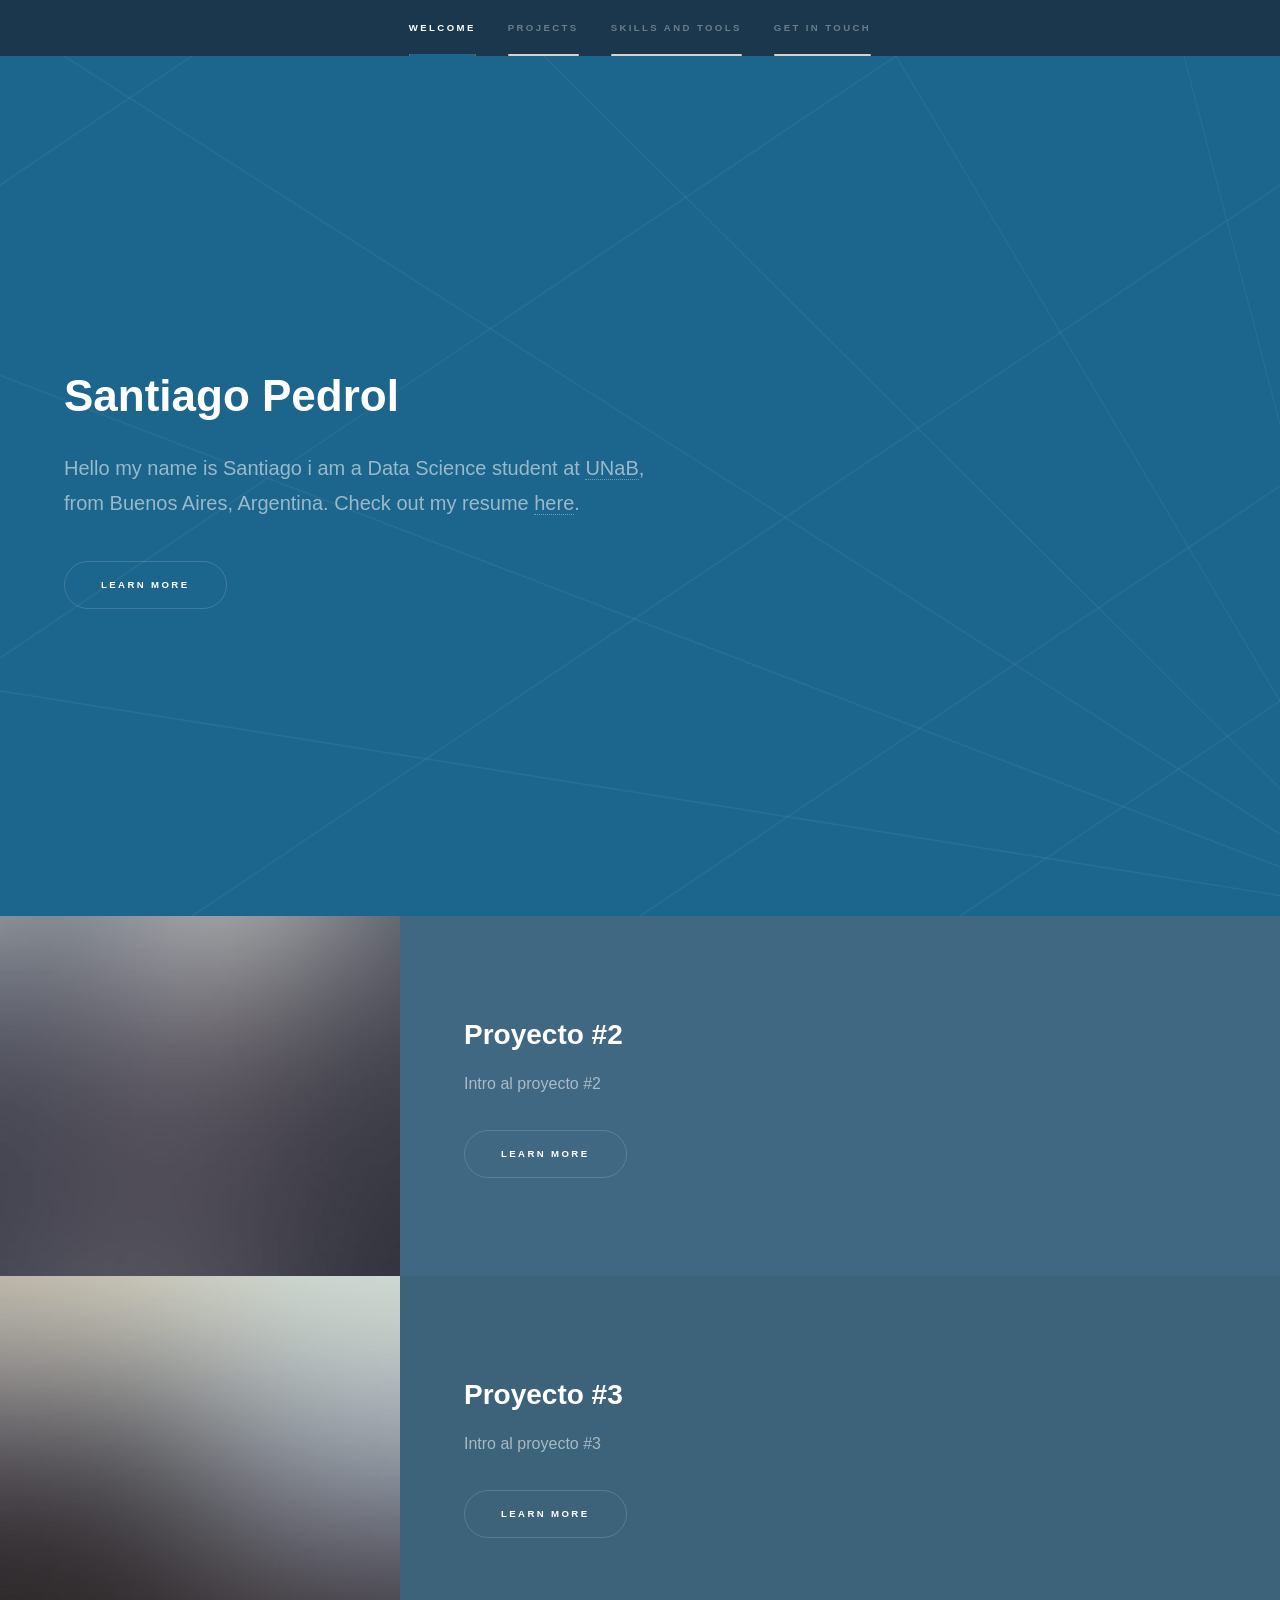
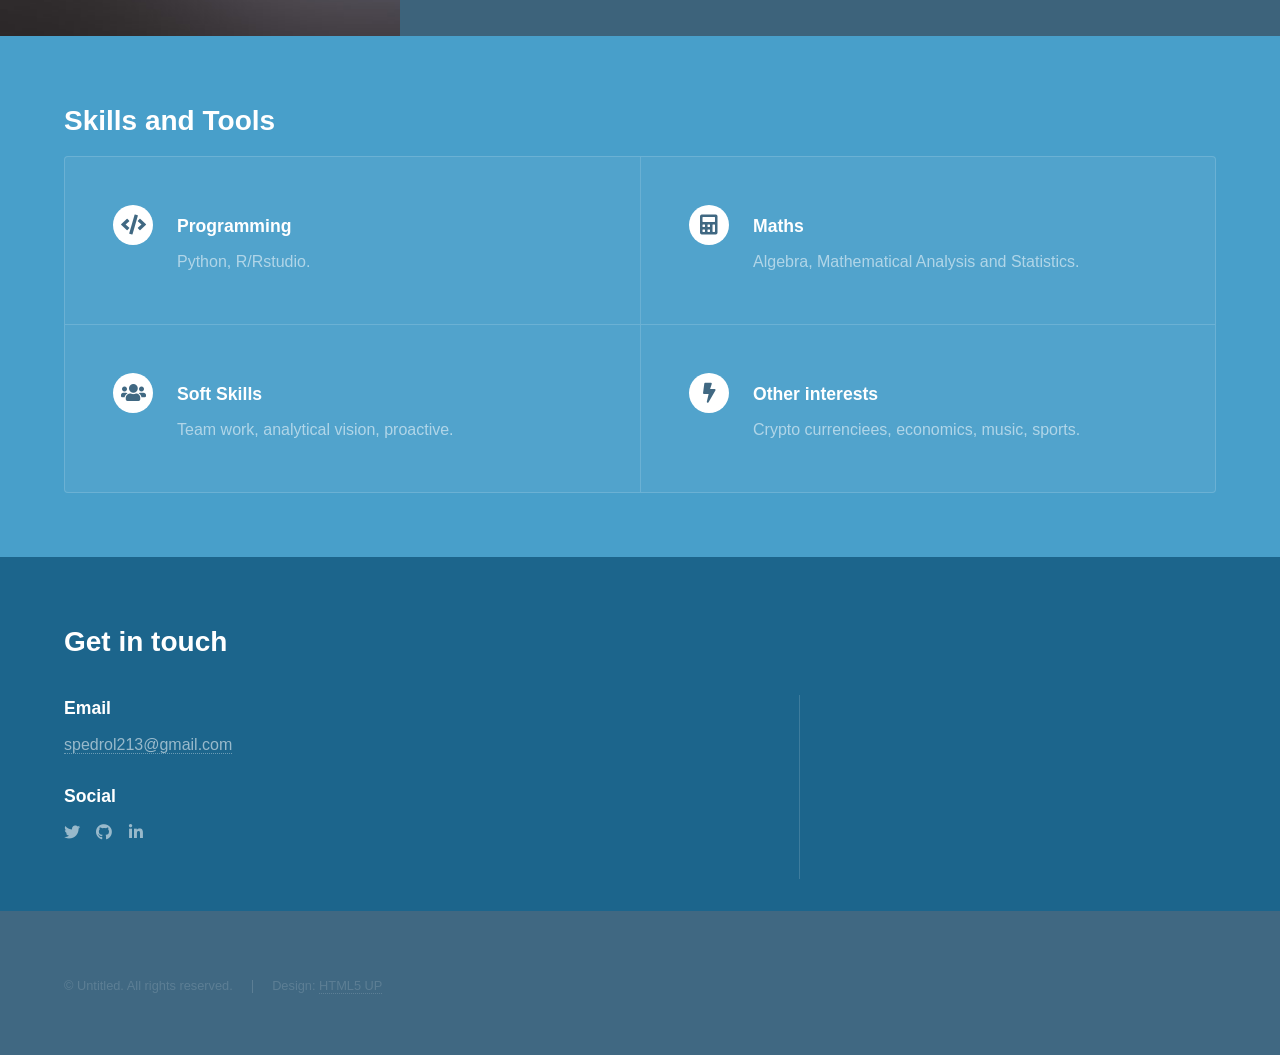
==== commit a74c1da1: "Add files via upload" ====
--- a/Pagina web SP/index.html
+++ b/Pagina web SP/index.html
@@ -45,7 +45,7 @@
 
 				<!-- One -->
 					<section id="one" class="wrapper style2 spotlights">
-						<section>
+						<!--<section>
 							<a href="#" class="image"><img src="images/pic010.jpg" alt="" data-position="center center" /></a>
 							<div class="content">
 								<div class="inner">
@@ -56,7 +56,7 @@
 									</ul>
 								</div>
 							</div>
-						</section>
+						</section>-->
 						<section>
 							<a href="#" class="image"><img src="images/pic02.jpg" alt="" data-position="top center" /></a>
 							<div class="content">
